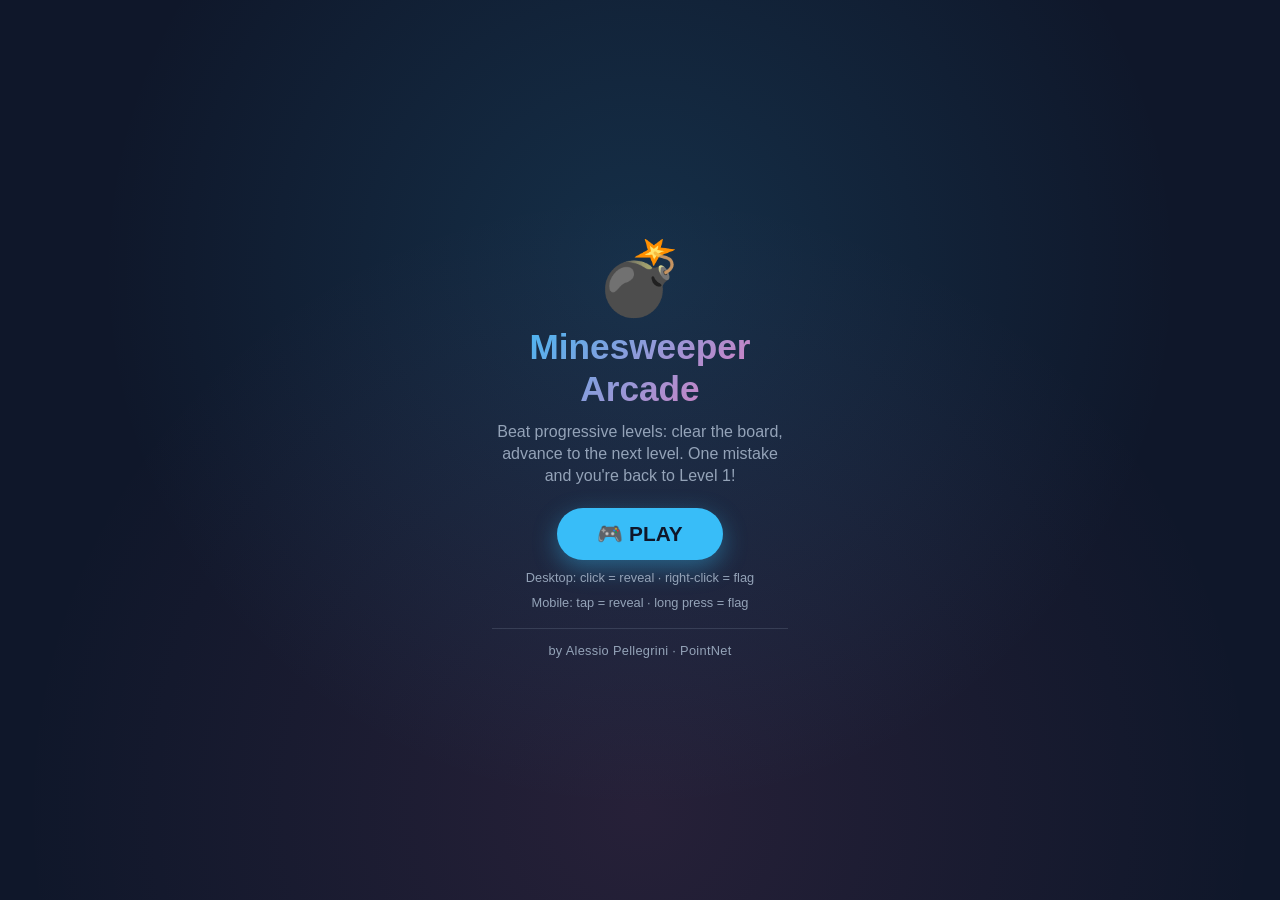
==== games/minesweeper-arcade/index.html @ f9e00e3b "v0.1.5 — i18n standard WordPress con fonte inglese, traduzione italiana completa, fix replay mineswe" ====
<!DOCTYPE html>
<html lang="en">
<head>
	<meta charset="UTF-8">
	<meta name="viewport" content="width=device-width, initial-scale=1.0">
	<title>Minesweeper Arcade</title>
	<style>
		:root {
			--bg: #0f172a;
			--bg-panel: #1e293b;
			--bg-cell: #334155;
			--bg-revealed: #475569;
			--border: #0b1220;
			--text: #e2e8f0;
			--text-dim: #94a3b8;
			--accent: #38bdf8;
			--accent-2: #f472b6;
			--danger: #ef4444;
			--success: #22c55e;
			--gold: #fbbf24;
			--num-1: #60a5fa;
			--num-2: #4ade80;
			--num-3: #f87171;
			--num-4: #c084fc;
			--num-5: #fb923c;
			--num-6: #22d3ee;
			--num-7: #e879f9;
			--num-8: #94a3b8;
		}

		* { box-sizing: border-box; margin: 0; padding: 0; }

		body {
			background: var(--bg);
			color: var(--text);
			font-family: -apple-system, BlinkMacSystemFont, 'Segoe UI', Roboto, sans-serif;
			padding: 20px;
			background-image:
				radial-gradient(circle at 20% 20%, rgba(56, 189, 248, 0.08) 0%, transparent 50%),
				radial-gradient(circle at 80% 80%, rgba(244, 114, 182, 0.08) 0%, transparent 50%);
		}

		.game-container {
			background: var(--bg-panel);
			border-radius: 16px;
			padding: 24px;
			box-shadow: 0 20px 60px rgba(0, 0, 0, 0.5);
			width: 100%;
			max-width: 100%;
			margin: 0 auto;
			box-sizing: border-box;
			user-select: none;
			-webkit-user-select: none;
		}

		.game-header { text-align: center; margin-bottom: 14px; }

		.game-title {
			font-size: 1.6rem;
			font-weight: 800;
			background: linear-gradient(135deg, var(--accent), var(--accent-2));
			-webkit-background-clip: text;
			-webkit-text-fill-color: transparent;
			background-clip: text;
			letter-spacing: -0.5px;
		}

		.game-subtitle { color: var(--text-dim); font-size: 0.85rem; margin-top: 4px; }

		/* Level progress */
		.level-bar {
			display: flex;
			justify-content: space-between;
			align-items: center;
			gap: 8px;
			flex-wrap: wrap;
			margin-bottom: 10px;
		}

		.level-chip {
			background: var(--accent);
			color: #0f172a;
			padding: 4px 14px;
			border-radius: 999px;
			font-size: 0.85rem;
			font-weight: 800;
		}

		.level-progress {
			flex: 1;
			height: 8px;
			background: var(--bg);
			border-radius: 999px;
			overflow: hidden;
			min-width: 120px;
		}

		.level-progress-fill {
			height: 100%;
			width: 0%;
			background: linear-gradient(90deg, var(--success), var(--accent));
			border-radius: 999px;
			transition: width 0.4s ease;
		}

		/* Status bar */
		.status-bar {
			display: flex;
			justify-content: space-between;
			align-items: center;
			background: var(--bg);
			border-radius: 10px;
			padding: 8px 14px;
			margin-bottom: 12px;
			font-family: 'Consolas', 'Courier New', monospace;
		}

		.status-item {
			display: flex;
			align-items: center;
			gap: 6px;
			font-size: 1rem;
			font-weight: 700;
		}

		.status-item .icon { font-size: 1.1rem; }
		.status-value { color: var(--accent); min-width: 30px; text-align: center; }
		.status-value.time-value { color: var(--text); }
		.status-value.score-value { color: var(--gold); }

		/* Board */
		.board-wrapper {
			text-align: center;
			overflow-x: auto;
			overflow-y: hidden;
			-webkit-overflow-scrolling: touch;
			padding-bottom: 4px;
			width: 100%;
			box-sizing: border-box;
		}

		.board {
			display: inline-grid;
			gap: 2px;
			background: var(--border);
			border-radius: 8px;
			padding: 4px;
			transition: transform 0.3s ease;
		}

		.board.flipping { transform: rotateX(90deg); }

		.cell {
			width: 32px;
			height: 32px;
			touch-action: manipulation;
			background: var(--bg-cell);
			border: none;
			border-radius: 4px;
			cursor: pointer;
			font-size: 0.9rem;
			font-weight: 700;
			display: flex;
			align-items: center;
			justify-content: center;
			transition: background 0.1s ease, transform 0.05s ease, box-shadow 0.15s ease;
			color: var(--text);
			font-family: inherit;
			position: relative;
			box-shadow: 0 2px 4px rgba(0, 0, 0, 0.3);
		}

		.cell:hover:not(.revealed):not(.flagged):not(.game-over) {
			background: #425a78;
			transform: scale(1.02);
		}

		.cell:active:not(.revealed) { transform: scale(0.95); }

		.cell.revealed {
			background: var(--bg-revealed);
			box-shadow: inset 0 1px 3px rgba(0, 0, 0, 0.3);
			cursor: default;
			animation: reveal-pop 0.15s ease;
		}

		.cell.flagged { background: var(--bg-cell); animation: flag-pop 0.2s ease; }
		.cell.mine-hit { background: var(--danger); animation: explode 0.4s ease; }
		.cell.mine-shown { background: var(--bg-revealed); }
		.cell.wrong-flag { background: #f87171; color: #fff; }

		.num-1 { color: var(--num-1); }
		.num-2 { color: var(--num-2); }
		.num-3 { color: var(--num-3); }
		.num-4 { color: var(--num-4); }
		.num-5 { color: var(--num-5); }
		.num-6 { color: var(--num-6); }
		.num-7 { color: var(--num-7); }
		.num-8 { color: var(--num-8); }

		@keyframes reveal-pop {
			0% { transform: scale(0.8); }
			60% { transform: scale(1.05); }
			100% { transform: scale(1); }
		}

		@keyframes flag-pop {
			0% { transform: scale(0.5) rotate(-20deg); }
			100% { transform: scale(1) rotate(0deg); }
		}

		@keyframes explode {
			0% { background: #fff; transform: scale(1.4); }
			30% { background: var(--danger); transform: scale(0.9); }
			60% { transform: scale(1.15); }
			100% { background: var(--danger); transform: scale(1); }
		}

		.particle {
			position: absolute;
			pointer-events: none;
			border-radius: 50%;
			animation: particle-fly 0.7s ease-out forwards;
			z-index: 10;
		}

		@keyframes particle-fly {
			to { transform: translate(var(--dx), var(--dy)) scale(0.3); opacity: 0; }
		}

		.overlay {
			position: fixed;
			top: 0; left: 0; right: 0; bottom: 0;
			display: none;
			align-items: center;
			justify-content: center;
			background: rgba(0, 0, 0, 0.7);
			backdrop-filter: blur(4px);
			z-index: 100;
			animation: fade-in 0.3s ease;
		}

		.overlay.show { display: flex; }

		.modal {
			background: var(--bg-panel);
			border-radius: 16px;
			padding: 32px;
			text-align: center;
			max-width: 380px;
			width: 90%;
			box-shadow: 0 20px 60px rgba(0, 0, 0, 0.5);
			animation: modal-in 0.35s cubic-bezier(0.34, 1.56, 0.64, 1);
		}

		.modal-emoji { font-size: 3.5rem; margin-bottom: 12px; animation: bounce 0.6s ease; }
		.modal-title { font-size: 1.5rem; font-weight: 800; margin-bottom: 8px; }
		.modal-score { color: var(--text-dim); font-size: 1rem; margin-bottom: 8px; }
		.modal-position { color: var(--gold); font-weight: 700; font-size: 1.05rem; margin-bottom: 20px; min-height: 24px; }
		.modal-actions { display: flex; gap: 10px; justify-content: center; flex-wrap: wrap; }

		.btn {
			padding: 10px 22px;
			border-radius: 999px;
			border: none;
			font-size: 0.95rem;
			font-weight: 700;
			cursor: pointer;
			transition: all 0.2s ease;
			font-family: inherit;
		}

		.btn-primary { background: var(--accent); color: #0f172a; }
		.btn-primary:hover { transform: translateY(-2px); box-shadow: 0 6px 16px rgba(56, 189, 248, 0.35); }
		.btn-secondary { background: var(--bg-cell); color: var(--text); }
		.btn-secondary:hover { background: #3b4c66; }

		@keyframes fade-in { from { opacity: 0; } to { opacity: 1; } }
		@keyframes modal-in { from { transform: scale(0.7) translateY(30px); opacity: 0; } to { transform: scale(1) translateY(0); opacity: 1; } }
		@keyframes bounce { 0%, 100% { transform: translateY(0); } 50% { transform: translateY(-15px); } }

		.confetti {
			position: fixed;
			width: 10px;
			height: 10px;
			pointer-events: none;
			z-index: 200;
			animation: confetti-fall 3s ease-out forwards;
		}

		@keyframes confetti-fall {
			0% { transform: translateY(-10vh) rotate(0deg); opacity: 1; }
			100% { transform: translateY(110vh) rotate(720deg); opacity: 0; }
		}

		.action-bar {
			display: flex;
			justify-content: center;
			gap: 10px;
			margin-top: 14px;
		}

		.sound-toggle {
			background: var(--bg-cell);
			color: var(--text);
			cursor: pointer;
			font-size: 0.95rem;
			font-weight: 700;
			display: flex;
			align-items: center;
			justify-content: center;
			padding: 10px 18px;
			transition: all 0.2s ease;
			font-family: inherit;
			border: none;
			border-radius: 999px;
			flex-shrink: 0;
		}

		.sound-toggle:hover { background: #3b4c66; }

		#splash {
			position: fixed;
			top: 0; left: 0; right: 0; bottom: 0;
			z-index: 900;
			background:
				radial-gradient(circle at 50% 30%, rgba(56, 189, 248, 0.15) 0%, transparent 60%),
				radial-gradient(circle at 50% 90%, rgba(244, 114, 182, 0.10) 0%, transparent 60%),
				var(--bg);
			display: flex;
			align-items: center;
			justify-content: center;
			transition: opacity 0.35s ease;
			overflow: hidden;
		}

		#splash.hidden { opacity: 0; pointer-events: none; }

		.splash-inner {
			text-align: center;
			padding: 32px;
			max-width: 360px;
			width: 90%;
			max-height: 100vh;
			box-sizing: border-box;
			display: flex;
			flex-direction: column;
			align-items: center;
			justify-content: center;
		}

		.splash-emoji { font-size: 4.5rem; margin-bottom: 12px; animation: bounce 1.2s ease infinite; line-height: 1; }

		.splash-title {
			font-size: 2.2rem;
			font-weight: 800;
			background: linear-gradient(135deg, var(--accent), var(--accent-2));
			-webkit-background-clip: text;
			-webkit-text-fill-color: transparent;
			background-clip: text;
			margin-bottom: 10px;
			line-height: 1.2;
		}

		.splash-subtitle { color: var(--text-dim); font-size: 1rem; margin-bottom: 20px; line-height: 1.4; }
		.splash-play { font-size: 1.3rem; padding: 14px 40px; box-shadow: 0 8px 24px rgba(56, 189, 248, 0.4); animation: pulse-glow 2s ease-in-out infinite; flex-shrink: 0; }
		.splash-hint { margin-top: 10px; color: var(--text-dim); font-size: 0.8rem; }
		.splash-author { margin-top: 18px; padding-top: 14px; border-top: 1px solid rgba(148, 163, 184, 0.2); color: var(--text-dim); font-size: 0.8rem; letter-spacing: 0.3px; width: 100%; }

		@keyframes pulse-glow {
			0%, 100% { box-shadow: 0 8px 24px rgba(56, 189, 248, 0.4); }
			50% { box-shadow: 0 8px 36px rgba(56, 189, 248, 0.7); }
		}

		.fs-close {
			position: fixed;
			top: 16px;
			right: 16px;
			z-index: 1000;
			width: 40px;
			height: 40px;
			border: none;
			border-radius: 10px;
			background: rgba(15, 23, 42, 0.7);
			color: #fff;
			font-size: 1.2rem;
			cursor: pointer;
			display: none;
			align-items: center;
			justify-content: center;
			transition: background 0.2s ease;
			backdrop-filter: blur(4px);
		}

		.fs-close:hover { background: rgba(239, 68, 68, 0.85); }
		body.pointnet-games-fs .fs-close { display: flex; }

		@media (max-width: 600px) {
			body { padding: 2px; }
			.game-container { padding: 4px; border-radius: 8px; }
			.game-header { margin-bottom: 6px; }
			.game-title { font-size: 1.1rem; }
			.game-subtitle { font-size: 0.7rem; margin-top: 2px; }
			.level-bar { margin-bottom: 6px; gap: 4px; }
			.level-chip { font-size: 0.7rem; padding: 2px 8px; }
			.level-progress { min-width: 60px; height: 6px; }
			.status-bar { padding: 4px 8px; margin-bottom: 6px; border-radius: 8px; }
			.status-item { font-size: 0.85rem; gap: 4px; }
			.status-item .icon { font-size: 0.95rem; }
			.status-value { min-width: 22px; }
			.board { gap: 1px; padding: 2px; border-radius: 6px; }
			.action-bar { margin-top: 6px; }
			.btn { padding: 7px 14px; font-size: 0.85rem; }

			/* Compact splash — no scrolling needed */
			.splash-inner { padding: 16px; }
			.splash-emoji { font-size: 3rem; margin-bottom: 6px; }
			.splash-title { font-size: 1.5rem !important; margin-bottom: 6px; }
			.splash-subtitle { font-size: 0.85rem; margin-bottom: 12px; }
			.splash-play { font-size: 1rem; padding: 10px 28px; }
			.splash-hint { margin-top: 6px; font-size: 0.7rem; }
			.splash-author { margin-top: 10px; padding-top: 8px; font-size: 0.7rem; }
		}

		/* Landscape: compact layout so the board fills the screen height */
		@media (orientation: landscape) and (max-height: 650px) {
			body { padding: 2px; }
			.game-container { padding: 4px; border-radius: 8px; }
			.game-header { margin-bottom: 4px; }
			.game-title { font-size: 1rem; }
			.game-subtitle { display: none; }
			.level-bar { margin-bottom: 4px; gap: 4px; }
			.level-chip { font-size: 0.7rem; padding: 2px 8px; }
			.level-progress { min-width: 50px; height: 5px; }
			.status-bar { padding: 3px 8px; margin-bottom: 4px; border-radius: 6px; }
			.status-item { font-size: 0.8rem; gap: 4px; }
			.status-item .icon { font-size: 0.85rem; }
			.status-value { min-width: 20px; }
			.board { gap: 1px; padding: 2px; border-radius: 6px; }
			.action-bar { margin-top: 4px; }
			.btn { padding: 5px 12px; font-size: 0.8rem; }

			/* Ultra-compact splash for landscape — everything on one screen */
			.splash-inner { padding: 8px; flex-direction: row; flex-wrap: wrap; gap: 4px 12px; max-width: 100%; }
			.splash-emoji { font-size: 2rem; margin-bottom: 0; }
			.splash-title { font-size: 1.3rem !important; margin-bottom: 0; }
			.splash-subtitle { font-size: 0.75rem; margin-bottom: 0; }
			.splash-play { font-size: 0.9rem; padding: 8px 20px; }
			.splash-hint { display: none; }
			.splash-author { margin-top: 0; padding-top: 0; border-top: none; font-size: 0.65rem; }
		}
	</style>
</head>
<body>

	<div id="splash">
		<div class="splash-inner">
			<div class="splash-emoji">💣</div>
			<h1 class="splash-title">Minesweeper Arcade</h1>
			<p class="splash-subtitle">Beat progressive levels: clear the board, advance to the next level. One mistake and you're back to Level 1!</p>
			<button id="splash-play" class="btn btn-primary splash-play">🎮 PLAY</button>
			<p class="splash-hint">Desktop: click = reveal · right-click = flag</p>
			<p class="splash-hint">Mobile: tap = reveal · long press = flag</p>
			<p class="splash-author">by Alessio Pellegrini · PointNet</p>
		</div>
	</div>

	<button id="fs-close" class="fs-close" title="Exit fullscreen">✕</button>

	<div class="game-container" id="game" data-game-id="" data-game-slug="minesweeper-arcade">
		<div class="game-header">
			<h1 class="game-title">💣 Minesweeper Arcade</h1>
			<p class="game-subtitle">Progressive levels · Mobile friendly</p>
		</div>

		<div class="level-bar">
			<span class="level-chip" id="level-label">Level 1</span>
			<div class="level-progress"><div class="level-progress-fill" id="level-progress"></div></div>
		</div>

		<div class="status-bar">
			<div class="status-item">
				<span class="icon">💣</span>
				<span class="status-value" id="mine-count">5</span>
			</div>
			<div class="status-item">
				<span class="icon">⏱️</span>
				<span class="status-value time-value" id="timer">0</span>
			</div>
			<div class="status-item">
				<span class="icon">🏆</span>
				<span class="status-value score-value" id="score-total">0</span>
			</div>
		</div>

		<div class="board-wrapper">
			<div class="board" id="board"></div>
		</div>

		<div class="action-bar">
			<button class="sound-toggle" id="sound-toggle" title="Toggle audio">🔊</button>
		</div>
	</div>

	<div class="overlay" id="overlay">
		<div class="modal">
			<div class="modal-emoji" id="modal-emoji">🏆</div>
			<h2 class="modal-title" id="modal-title">Level Complete!</h2>
			<p class="modal-score" id="modal-score"></p>
			<p class="modal-position" id="modal-position"></p>
			<div class="modal-actions">
				<button class="btn btn-primary" id="modal-next">▶ Next Level</button>
				<button class="btn btn-secondary" id="modal-replay" style="display:none">🔁 Replay Same Level</button>
				<button class="btn btn-secondary" id="modal-close">Cancel</button>
			</div>
		</div>
	</div>

	<script>
	(function () {
		'use strict';

		/* ============================================================
		   LEVEL CONFIGURATION
		   ============================================================ */
		var LEVELS = [
			{ rows: 7,  cols: 7,  mines: 5,  label: '1' },
			{ rows: 7,  cols: 7,  mines: 6,  label: '2' },
			{ rows: 7,  cols: 7,  mines: 7,  label: '3' },
			{ rows: 8,  cols: 7,  mines: 9,  label: '4' },
			{ rows: 8,  cols: 7,  mines: 11, label: '5' },
			{ rows: 9,  cols: 8,  mines: 13, label: '6' },
			{ rows: 9,  cols: 8,  mines: 15, label: '7' },
			{ rows: 10, cols: 9,  mines: 17, label: '8' },
			{ rows: 10, cols: 9,  mines: 20, label: '9' },
			{ rows: 11, cols: 10, mines: 23, label: '10' },
			{ rows: 11, cols: 10, mines: 26, label: '11' },
			{ rows: 12, cols: 12, mines: 30, label: '12' },
			{ rows: 12, cols: 12, mines: 35, label: '13' },
			{ rows: 14, cols: 14, mines: 42, label: '14' },
			{ rows: 14, cols: 14, mines: 50, label: '15' }
		];

		/* ============================================================
		   GAME STATE
		   ============================================================ */
		var state = {
			levelIndex: 0,
			board: [],
			revealed: 0,
			safeCells: 0,
			flags: 0,
			started: false,
			gameOver: false,
			scoreSubmitted: false,
			timerInterval: null,
			elapsed: 0,
			firstClick: true,
			snapshot: null,
			preExplosion: null,
			isReplay: false
		};

		var soundEnabled = true;
		try {
			soundEnabled = localStorage.getItem('wp_mines_arcade_sound') !== '0';
		} catch (e) {}

		/* ============================================================
		   DOM REFERENCES
		   ============================================================ */
		var boardEl = document.getElementById('board');
		var boardWrapperEl = document.querySelector('.board-wrapper');
		var mineCountEl = document.getElementById('mine-count');
		var timerEl = document.getElementById('timer');
		var scoreTotalEl = document.getElementById('score-total');
		var levelLabelEl = document.getElementById('level-label');
		var levelProgressEl = document.getElementById('level-progress');
		var overlayEl = document.getElementById('overlay');
		var modalEmoji = document.getElementById('modal-emoji');
		var modalTitle = document.getElementById('modal-title');
		var modalScore = document.getElementById('modal-score');
		var modalPosition = document.getElementById('modal-position');
		var soundToggle = document.getElementById('sound-toggle');

		var totalScore = 0;

		/* ============================================================
		   PROCEDURAL AUDIO
		   ============================================================ */
		var AudioFX = (function () {
			var ctx = null;
			var musicTimer = null;
			var musicPlaying = false;

			function getCtx() {
				if (!ctx) {
					var AC = window.AudioContext || window.webkitAudioContext;
					if (AC) ctx = new AC();
				}
				return ctx;
			}

			function playTone(freq, duration, type, volume, slideTo) {
				if (!soundEnabled) return;
				var ac = getCtx();
				if (!ac) return;
				var osc = ac.createOscillator();
				var gain = ac.createGain();
				osc.type = type || 'sine';
				osc.frequency.setValueAtTime(freq, ac.currentTime);
				if (slideTo) osc.frequency.exponentialRampToValueAtTime(slideTo, ac.currentTime + duration);
				gain.gain.setValueAtTime(volume || 0.2, ac.currentTime);
				gain.gain.exponentialRampToValueAtTime(0.001, ac.currentTime + duration);
				osc.connect(gain);
				gain.connect(ac.destination);
				osc.start(ac.currentTime);
				osc.stop(ac.currentTime + duration);
			}

			function playNoise(duration, volume, filterFreq) {
				if (!soundEnabled) return;
				var ac = getCtx();
				if (!ac) return;
				var bufferSize = ac.sampleRate * duration;
				var buffer = ac.createBuffer(1, bufferSize, ac.sampleRate);
				var data = buffer.getChannelData(0);
				for (var i = 0; i < bufferSize; i++) data[i] = Math.random() * 2 - 1;
				var noise = ac.createBufferSource();
				noise.buffer = buffer;
				var filter = ac.createBiquadFilter();
				filter.type = 'lowpass';
				filter.frequency.value = filterFreq || 1000;
				var gain = ac.createGain();
				gain.gain.setValueAtTime(volume || 0.3, ac.currentTime);
				gain.gain.exponentialRampToValueAtTime(0.001, ac.currentTime + duration);
				noise.connect(filter);
				filter.connect(gain);
				gain.connect(ac.destination);
				noise.start(ac.currentTime);
			}

			return {
				click: function () { playTone(600, 0.08, 'sine', 0.15); },
				reveal: function () { playTone(400, 0.12, 'triangle', 0.2); },
				revealNumber: function (count) { playTone(300 + count * 50, 0.15, 'triangle', 0.18); },
				flag: function () { playTone(900, 0.08, 'square', 0.12); playTone(1200, 0.05, 'square', 0.08); },
				unflag: function () { playTone(1200, 0.06, 'square', 0.1); playTone(800, 0.08, 'square', 0.08); },
				explosion: function () { playNoise(0.5, 0.4, 400); playTone(80, 0.5, 'sawtooth', 0.3, 30); },
				levelUp: function () {
					var notes = [523, 659, 784, 1047];
					notes.forEach(function (freq, i) {
						setTimeout(function () { playTone(freq, 0.25, 'triangle', 0.25); }, i * 120);
					});
				},
				win: function () {
					var notes = [523, 659, 784, 1047, 1319, 1568];
					notes.forEach(function (freq, i) {
						setTimeout(function () { playTone(freq, 0.28, 'triangle', 0.25); }, i * 110);
					});
				},
				lose: function () {
					var notes = [500, 400, 300, 200];
					notes.forEach(function (freq, i) {
						setTimeout(function () { playTone(freq, 0.2, 'sawtooth', 0.15); }, i * 180);
					});
				},
				startMusic: function () {
					if (musicPlaying || !soundEnabled) return;
					musicPlaying = true;
					var bassNotes = [110, 130.81, 146.83, 110, 98, 110, 130.81, 146.83];
					var melodyNotes = [440, 523.25, 659.25, 783.99, 440, 523.25, 783.99, 659.25];
					var idx = 0;
					musicTimer = setInterval(function () {
						if (!soundEnabled) return;
						playTone(bassNotes[idx % bassNotes.length], 0.4, 'sine', 0.08);
						playTone(melodyNotes[idx % melodyNotes.length], 0.18, 'triangle', 0.06, melodyNotes[idx % melodyNotes.length] * 1.5);
						idx++;
					}, 480);
				},
				stopMusic: function () {
					musicPlaying = false;
					if (musicTimer) { clearInterval(musicTimer); musicTimer = null; }
				}
			};
		})();

		/* ============================================================
		   UTILITIES
		   ============================================================ */
		function shuffle(array) {
			for (var i = array.length - 1; i > 0; i--) {
				var j = Math.floor(Math.random() * (i + 1));
				var temp = array[i]; array[i] = array[j]; array[j] = temp;
			}
			return array;
		}

		function getNeighbors(r, c, rows, cols) {
			var neighbors = [];
			for (var dr = -1; dr <= 1; dr++) {
				for (var dc = -1; dc <= 1; dc++) {
					if (dr === 0 && dc === 0) continue;
					var nr = r + dr, nc = c + dc;
					if (nr >= 0 && nr < rows && nc >= 0 && nc < cols) neighbors.push({ r: nr, c: nc });
				}
			}
			return neighbors;
		}

		function particleBurst(x, y, colors, count) {
			for (var i = 0; i < count; i++) {
				var particle = document.createElement('div');
				particle.className = 'particle';
				var size = 4 + Math.random() * 6;
				particle.style.width = size + 'px';
				particle.style.height = size + 'px';
				particle.style.background = colors[Math.floor(Math.random() * colors.length)];
				particle.style.left = x + 'px';
				particle.style.top = y + 'px';
				var angle = Math.random() * Math.PI * 2;
				var dist = 30 + Math.random() * 60;
				particle.style.setProperty('--dx', Math.cos(angle) * dist + 'px');
				particle.style.setProperty('--dy', Math.sin(angle) * dist + 'px');
				document.body.appendChild(particle);
				setTimeout(function (p) { p.remove(); }, 700, particle);
			}
		}

		function launchConfetti() {
			var colors = ['#38bdf8', '#f472b6', '#fbbf24', '#4ade80', '#a78bfa', '#fb923c'];
			for (var i = 0; i < 100; i++) {
				setTimeout(function () {
					var conf = document.createElement('div');
					conf.className = 'confetti';
					conf.style.left = Math.random() * 100 + 'vw';
					conf.style.background = colors[Math.floor(Math.random() * colors.length)];
					conf.style.animationDelay = (Math.random() * 0.5) + 's';
					conf.style.transform = 'rotate(' + Math.random() * 360 + 'deg)';
					document.body.appendChild(conf);
					setTimeout(function (c) { c.remove(); }, 3500, conf);
				}, Math.random() * 500);
			}
		}

		/* ============================================================
		   GAME LOGIC
		   ============================================================ */
		function getLevel() {
			return LEVELS[Math.min(state.levelIndex, LEVELS.length - 1)];
		}

		function initBoard(rows, cols) {
			state.board = [];
			for (var r = 0; r < rows; r++) {
				state.board[r] = [];
				for (var c = 0; c < cols; c++) {
					state.board[r][c] = { mine: false, revealed: false, flagged: false, count: 0 };
				}
			}
		}

		function placeMines(rows, cols, mines, safeR, safeC) {
			var safe = {};
			safe[safeR + ',' + safeC] = true;
			getNeighbors(safeR, safeC, rows, cols).forEach(function (n) {
				safe[n.r + ',' + n.c] = true;
			});

			var positions = [];
			for (var r = 0; r < rows; r++) {
				for (var c = 0; c < cols; c++) {
					if (!safe[r + ',' + c]) positions.push({ r: r, c: c });
				}
			}

			shuffle(positions);
			for (var i = 0; i < mines && i < positions.length; i++) {
				var pos = positions[i];
				state.board[pos.r][pos.c].mine = true;
			}

			for (var r2 = 0; r2 < rows; r2++) {
				for (var c2 = 0; c2 < cols; c2++) {
					if (state.board[r2][c2].mine) continue;
					var count = 0;
					getNeighbors(r2, c2, rows, cols).forEach(function (n) {
						if (state.board[n.r][n.c].mine) count++;
					});
					state.board[r2][c2].count = count;
				}
			}
		}

		function getCellSize(level) {
			// Read the actual available width from the board wrapper,
			// falling back to the window width minus body/container padding.
			var available = boardWrapperEl ? boardWrapperEl.clientWidth : window.innerWidth - 8;

			// Read actual padding/gap from the computed board style
			// (media queries change these between mobile and desktop).
			var boardStyle = window.getComputedStyle(boardEl);
			var padLeft = parseFloat(boardStyle.paddingLeft) || 0;
			var padRight = parseFloat(boardStyle.paddingRight) || 0;
			var gap = parseFloat(boardStyle.columnGap) || 2;

			var totalGaps = (level.cols - 1) * gap;
			var maxBoardWidth = Math.max(50, available - padLeft - padRight - totalGaps);

			// Orientation-aware size limits:
			// portrait → up to 52px, landscape → up to 64px.
			var isLandscape = window.matchMedia('(orientation: landscape)').matches;
			var maxCell = isLandscape ? 64 : 52;

			var cellSize = Math.floor(maxBoardWidth / level.cols);
			cellSize = Math.max(26, Math.min(maxCell, cellSize));

			return cellSize;
		}

		function renderBoard() {
			var level = getLevel();
			boardEl.innerHTML = '';

			// Dynamic cell size: fills available width, orientation-aware.
			var cellSize = getCellSize(level);

			boardEl.style.gridTemplateColumns = 'repeat(' + level.cols + ', ' + cellSize + 'px)';

			for (var r = 0; r < level.rows; r++) {
				for (var c = 0; c < level.cols; c++) {
					var cellEl = document.createElement('button');
					cellEl.className = 'cell';
					cellEl.style.width = cellSize + 'px';
					cellEl.style.height = cellSize + 'px';
					cellEl.dataset.r = r;
					cellEl.dataset.c = c;

					cellEl.addEventListener('click', function () {
						var r = parseInt(this.dataset.r, 10);
						var c = parseInt(this.dataset.c, 10);
						handleReveal(r, c);
					});

					cellEl.addEventListener('contextmenu', function (e) {
						e.preventDefault();
						var r = parseInt(this.dataset.r, 10);
						var c = parseInt(this.dataset.c, 10);
						handleFlag(r, c);
					});

					cellEl.addEventListener('touchstart', function (e) {
						var el = this;
						var r = parseInt(el.dataset.r, 10);
						var c = parseInt(el.dataset.c, 10);
						el._longPressTimer = setTimeout(function () {
							el._longPressFired = true;
							handleFlag(r, c);
							navigator.vibrate && navigator.vibrate(30);
						}, 500);
					});

					cellEl.addEventListener('touchend', function () {
						var el = this;
						clearTimeout(el._longPressTimer);
						el.addEventListener('click', function preventAfterLongPress(ev) {
							if (el._longPressFired) {
								ev.preventDefault();
								ev.stopImmediatePropagation();
								el._longPressFired = false;
							}
							el.removeEventListener('click', preventAfterLongPress);
						});
					});

					cellEl.addEventListener('touchmove', function () {
						clearTimeout(this._longPressTimer);
						this._longPressFired = false;
					});

					boardEl.appendChild(cellEl);
				}
			}

			updateBoardDisplay();
		}

		function updateBoardDisplay() {
			var level = getLevel();
			var cells = boardEl.querySelectorAll('.cell');

			cells.forEach(function (cellEl) {
				var r = parseInt(cellEl.dataset.r, 10);
				var c = parseInt(cellEl.dataset.c, 10);
				var cell = state.board[r][c];

				cellEl.className = 'cell';
				cellEl.textContent = '';
				cellEl.style.pointerEvents = state.gameOver ? 'none' : '';

				if (cell.flagged) {
					cellEl.classList.add('flagged');
					cellEl.textContent = '🚩';
				} else if (cell.revealed) {
					cellEl.classList.add('revealed');
					if (cell.mine) {
						cellEl.textContent = '💣';
					} else if (cell.count > 0) {
						cellEl.textContent = cell.count;
						cellEl.classList.add('num-' + cell.count);
					}
				}
			});

			mineCountEl.textContent = Math.max(0, level.mines - state.flags);
		}

		function handleReveal(r, c) {
			if (state.gameOver) return;

			var cell = state.board[r][c];
			if (cell.revealed || cell.flagged) return;

			AudioFX.click();

			if (state.firstClick) {
				state.firstClick = false;
				var level = getLevel();
				placeMines(level.rows, level.cols, level.mines, r, c);
				state.safeCells = level.rows * level.cols - level.mines;
				// Save the board so "Replay Same Level" can restore
				// the exact same mine layout after a game over.
				state.snapshot = JSON.stringify(state.board);
				startTimer();
			}

			// Save the pre-move state so "Replay Same Level" can restore
			// the board exactly as it was just before the fatal move.
			var preMove = {
				board: JSON.stringify(state.board),
				revealed: state.revealed,
				flags: state.flags,
				elapsed: state.elapsed
			};

			if (cell.mine) {
				revealMine(r, c, preMove);
				return;
			}

			floodReveal(r, c);

			if (state.revealed >= state.safeCells) {
				levelComplete();
			}
		}

		function floodReveal(r, c) {
			var level = getLevel();
			var queue = [{ r: r, c: c }];
			var revealedCount = 0;

			while (queue.length) {
				var pos = queue.shift();
				var cell = state.board[pos.r][pos.c];
				if (cell.revealed || cell.flagged || cell.mine) continue;

				cell.revealed = true;
				revealedCount++;

				if (cell.count === 0) {
					getNeighbors(pos.r, pos.c, level.rows, level.cols).forEach(function (n) {
						var nCell = state.board[n.r][n.c];
						if (!nCell.revealed && !nCell.flagged && !nCell.mine) queue.push(n);
					});
				}
			}

			state.revealed += revealedCount;
			if (revealedCount > 1) {
				AudioFX.reveal();
			} else {
				AudioFX.revealNumber(state.board[r][c].count);
			}

			var cells = boardEl.querySelectorAll('.cell.revealed');
			cells.forEach(function (cellEl, idx) {
				if (idx > state.revealed - revealedCount) {
					cellEl.style.animation = 'none';
					void cellEl.offsetHeight;
					cellEl.style.animation = 'reveal-pop 0.15s ease ' + (idx % 5) * 0.03 + 's';
				}
			});

			updateBoardDisplay();
		}

		function handleFlag(r, c) {
			if (state.gameOver) return;
			var cell = state.board[r][c];
			if (cell.revealed) return;

			if (cell.flagged) {
				cell.flagged = false;
				state.flags--;
				AudioFX.unflag();
			} else {
				cell.flagged = true;
				state.flags++;
				AudioFX.flag();
				var cellEl = boardEl.querySelector('[data-r="' + r + '"][data-c="' + c + '"]');
				if (cellEl) {
					var rect = cellEl.getBoundingClientRect();
					particleBurst(rect.left + rect.width / 2, rect.top + rect.height / 2, ['#fbbf24', '#f472b6'], 8);
				}
			}

			updateBoardDisplay();
		}

		function revealMine(r, c, preMove) {
			state.gameOver = true;
			state.started = false;
			stopTimer();
			AudioFX.explosion();
			AudioFX.lose();

			// Store the pre-move snapshot for practice replay.
			if (preMove) {
				state.preExplosion = preMove;
			}

			var level = getLevel();

			for (var row = 0; row < level.rows; row++) {
				for (var col = 0; col < level.cols; col++) {
					var cell = state.board[row][col];
					if (cell.mine) cell.revealed = true;
				}
			}

			updateBoardDisplay();

			var bombPositions = [];
			for (var row2 = 0; row2 < level.rows; row2++) {
				for (var col2 = 0; col2 < level.cols; col2++) {
					if (state.board[row2][col2].mine) bombPositions.push({ r: row2, c: col2 });
				}
			}

			bombPositions.forEach(function (pos) {
				var cellEl = boardEl.querySelector('[data-r="' + pos.r + '"][data-c="' + pos.c + '"]');
				if (cellEl) cellEl.classList.add('mine-shown');
			});

			var hitCell = boardEl.querySelector('[data-r="' + r + '"][data-c="' + c + '"]');
			if (hitCell) {
				hitCell.classList.add('mine-hit');
				var rect = hitCell.getBoundingClientRect();
				particleBurst(rect.left + rect.width / 2, rect.top + rect.height / 2, ['#ef4444', '#fb923c', '#fbbf24'], 24);
			}

			for (var r2 = 0; r2 < level.rows; r2++) {
				for (var c2 = 0; c2 < level.cols; c2++) {
					if (state.board[r2][c2].flagged && !state.board[r2][c2].mine) {
						var wrongEl = boardEl.querySelector('[data-r="' + r2 + '"][data-c="' + c2 + '"]');
						if (wrongEl) { wrongEl.classList.add('wrong-flag'); wrongEl.textContent = '❌'; }
					}
				}
			}

			boardEl.classList.add('game-over');

			// Game over: submit accumulated score, restart from level 1.
			setTimeout(function () {
				showGameOver();
			}, 700);
		}

		function levelComplete() {
			state.gameOver = true;
			stopTimer();
			AudioFX.levelUp();

			var level = getLevel();
			var levelNum = Math.min(state.levelIndex + 1, LEVELS.length);

			// Level score: safe cells * 10, less time penalty, scaled by level multiplier.
			var safeCells = state.safeCells;
			var levelScore = Math.max(10, (safeCells * 10 - state.elapsed * 5) * (1 + state.levelIndex * 0.2));
			levelScore = Math.round(levelScore);

			totalScore += levelScore;
			scoreTotalEl.textContent = totalScore;

			// Flag remaining mines visually.
			for (var r = 0; r < level.rows; r++) {
				for (var c = 0; c < level.cols; c++) {
					if (state.board[r][c].mine && !state.board[r][c].flagged) {
						state.board[r][c].flagged = true;
						state.flags++;
					}
				}
			}
			updateBoardDisplay();
			launchConfetti();

			// Level progress bar (percentage scales with total level count).
			var pctPerLevel = 100 / LEVELS.length;
			levelProgressEl.style.width = Math.min(100, (state.levelIndex + 1) * pctPerLevel) + '%';

			var isLastLevel = state.levelIndex >= LEVELS.length - 1;
			showLevelComplete(levelScore, levelNum, isLastLevel);
		}

		function showLevelComplete(levelScore, levelNum, isLastLevel) {
			// Practice/replay mode: completing the level in a replay does not
			// award points and does not unlock the next level — the arcade
			// progression is only approved from a regular game run.
			if (state.isReplay) {
				modalEmoji.textContent = '🏆';
				modalTitle.textContent = 'Practice Complete!';
				modalScore.textContent = 'No points awarded (practice mode).';
				modalPosition.textContent = '';
				document.getElementById('modal-replay').style.display = 'none';

				var replayNextBtn = document.getElementById('modal-next');
				replayNextBtn.textContent = '🔄 Back to Game';
				replayNextBtn.onclick = function () {
					overlayEl.classList.remove('show');
					totalScore = 0;
					scoreTotalEl.textContent = '0';
					startAtLevel(0);
				};

				overlayEl.classList.add('show');
				return;
			}

			modalEmoji.textContent = '🏆';
			modalTitle.textContent = isLastLevel ? '🎉 Max Level!' : 'Level ' + levelNum + ' Complete!';
			modalScore.textContent = 'Level: +' + levelScore + ' · Total: ' + totalScore;
			modalPosition.textContent = '';
			document.getElementById('modal-replay').style.display = 'none';

			var nextBtn = document.getElementById('modal-next');
			if (isLastLevel) {
				nextBtn.textContent = '🔁 Restart';
				nextBtn.onclick = function () {
					// Full run completed: submit final score and reset.
					submitFinalScore(levelNum);
					overlayEl.classList.remove('show');
					totalScore = 0;
					scoreTotalEl.textContent = '0';
					startAtLevel(0);
				};
			} else {
				nextBtn.textContent = '▶ Next Level';
				nextBtn.onclick = function () {
					overlayEl.classList.remove('show');
					startAtLevel(state.levelIndex + 1);
				};
			}

			overlayEl.classList.add('show');
		}

		function showGameOver() {
			modalEmoji.textContent = '💥';
			modalTitle.textContent = 'BOOM!';
			modalScore.textContent = 'Total score: ' + totalScore;
			modalPosition.textContent = '';

			submitFinalScore(Math.min(state.levelIndex + 1, LEVELS.length));

			var nextBtn = document.getElementById('modal-next');
			nextBtn.textContent = '🔄 Restart Game';
			nextBtn.onclick = function () {
				overlayEl.classList.remove('show');
				totalScore = 0;
				scoreTotalEl.textContent = '0';
				startAtLevel(0);
			};

			// Practice replay: same board and mine layout, no score and no leaderboard.
			var replayBtn = document.getElementById('modal-replay');
			replayBtn.style.display = '';
			replayBtn.onclick = function () {
				overlayEl.classList.remove('show');
				replaySameBoard();
			};

			var closeBtn = document.getElementById('modal-close');
			closeBtn.style.display = '';

			overlayEl.classList.add('show');
		}

		function submitFinalScore(levelReached) {
			if (typeof window.pointnetGamesAPI === 'undefined' || state.scoreSubmitted) return;
			state.scoreSubmitted = true;

			// Don't submit 0 or tiny scores — only meaningful attempts.
			if (totalScore < 50) return;

			var meta = {
				difficulty: 'arcade',
				label: 'Arcade',
				level_reached: levelReached,
				time_seconds: state.elapsed
			};

			try {
				var result = window.pointnetGamesAPI.submitScore(totalScore, meta);
				if (result && typeof result.then === 'function') {
					result.then(function (response) {
						if (response && response.position) {
							modalPosition.textContent = '🏅 Position ' + response.position + ' on the leaderboard!';
						}
					}).catch(function () {});
				}
			} catch (err) {
				// Ignore — score display already shown.
			}
		}

		/* ============================================================
		   TIMER
		   ============================================================ */
		function startTimer() {
			if (state.timerInterval) return;
			state.started = true;
			state.elapsed = 0;
			timerEl.textContent = '0';

			state.timerInterval = setInterval(function () {
				state.elapsed++;
				timerEl.textContent = state.elapsed;
			}, 1000);

			AudioFX.startMusic();
		}

		function stopTimer() {
			if (state.timerInterval) {
				clearInterval(state.timerInterval);
				state.timerInterval = null;
			}
			AudioFX.stopMusic();
		}

		/* ============================================================
		   CONTROLS
		   ============================================================ */
		function startAtLevel(index) {
			state.levelIndex = index;
			state.revealed = 0;
			state.flags = 0;
			state.firstClick = true;
			state.gameOver = false;
			state.scoreSubmitted = false;
			state.started = false;
			state.snapshot = null;
			state.preExplosion = null;
			state.isReplay = false;
			stopTimer();
			state.elapsed = 0;
			timerEl.textContent = '0';

			var level = getLevel();

			levelLabelEl.textContent = 'Level ' + level.label;
			var pctPerLevel = 100 / LEVELS.length;
			levelProgressEl.style.width = Math.min(100, (state.levelIndex + 1) * pctPerLevel) + '%';

			initBoard(level.rows, level.cols);
			renderBoard();
			mineCountEl.textContent = level.mines;

			boardEl.classList.add('flipping');
			setTimeout(function () {
				boardEl.classList.remove('flipping');
			}, 300);

			overlayEl.classList.remove('show');

			// Restore fullscreen after a restart when the game was already
			// started (splash hidden), so restarts and level-ups
			// return to the immersive mode instead of staying inline.
			if (splashEl.classList.contains('hidden')) {
				requestGameFullscreen();
			}
		}

		function startNewRun() {
			totalScore = 0;
			scoreTotalEl.textContent = '0';
			startAtLevel(0);
		}

		function replaySameBoard() {
			var level = getLevel();
			var saved = state.preExplosion;

			// Safety fallback: no saved state (e.g. fresh run) → normal restart.
			if (!saved) {
				startAtLevel(state.levelIndex);
				return;
			}

			totalScore = 0;
			scoreTotalEl.textContent = '0';

			state.firstClick = false; // Mines are already placed from the saved board.
			state.gameOver = false;
			state.scoreSubmitted = false;
			state.started = true;
			state.isReplay = true;

			// Restore the exact pre-move state: same mines, same counts,
			// same revealed cells, same flags, same elapsed time.
			state.board = JSON.parse(saved.board);
			state.revealed = saved.revealed;
			state.flags = saved.flags;
			state.elapsed = saved.elapsed;
			state.safeCells = level.rows * level.cols - level.mines;

			// Resume the timer from the saved elapsed value.
			stopTimer();
			startTimer();
			state.elapsed = saved.elapsed;
			timerEl.textContent = state.elapsed;

			renderBoard();
			mineCountEl.textContent = Math.max(0, level.mines - state.flags);

			boardEl.classList.add('flipping');
			setTimeout(function () {
				boardEl.classList.remove('flipping');
			}, 300);

			overlayEl.classList.remove('show');

			if (splashEl.classList.contains('hidden')) {
				requestGameFullscreen();
			}
		}

		/* ============================================================
		   EVENT LISTENERS
		   ============================================================ */
		document.getElementById('modal-close').addEventListener('click', function () {
			overlayEl.classList.remove('show');
		});

		soundToggle.addEventListener('click', function () {
			soundEnabled = !soundEnabled;
			this.textContent = soundEnabled ? '🔊' : '🔇';
			try {
				localStorage.setItem('wp_mines_arcade_sound', soundEnabled ? '1' : '0');
			} catch (e) {}
		});

		document.addEventListener('keydown', function (e) {
			if (e.key === 'm' || e.key === 'M') {
				soundEnabled = !soundEnabled;
				soundToggle.textContent = soundEnabled ? '🔊' : '🔇';
			}
		});

		/* ============================================================
		   FULLSCREEN / SPLASH
		   ============================================================ */
		var splashEl = document.getElementById('splash');
		var splashPlayBtn = document.getElementById('splash-play');
		var fsCloseBtn = document.getElementById('fs-close');

		function requestGameFullscreen() {
			var inIframe = window.parent !== window;
			if (inIframe) {
				window.parent.postMessage({ type: 'pointnet-games:fullscreen-request' }, '*');
			} else {
				document.body.classList.add('pointnet-games-fs');
				fsCloseBtn.style.display = 'flex';
			}
		}

		function exitGameFullscreen() {
			var inIframe = window.parent !== window;
			if (inIframe) {
				window.parent.postMessage({ type: 'pointnet-games:fullscreen-exit' }, '*');
			} else {
				document.body.classList.remove('pointnet-games-fs');
				fsCloseBtn.style.display = 'none';
			}
		}

		splashPlayBtn.addEventListener('click', function () {
			splashEl.classList.add('hidden');
			startNewRun();
			requestGameFullscreen();
		});

		// External start message from the parent page "PLAY" button.
		window.addEventListener('message', function (event) {
			var msg = event.data;
			if (!msg || typeof msg !== 'object' || msg.type !== 'pointnet-games:start') {
				return;
			}
			splashEl.classList.add('hidden');
			startNewRun();
			requestGameFullscreen();
		});

		fsCloseBtn.addEventListener('click', function () {
			exitGameFullscreen();
		});

		/* ============================================================
		   WP GAMES INTEGRATION
		   ============================================================ */
		function initWPGamesBridge() {
			var params = new URLSearchParams(window.location.search);

			if (params.get('pointnet_game_id')) {
				var gameId = params.get('pointnet_game_id');

				if (typeof window.pointnetGamesAPI !== 'undefined') {
					window.pointnetGamesAPI._setGameId(parseInt(gameId, 10) || 0);
				} else {
					window.parent.postMessage({ type: 'pointnet-games:init' }, '*');
				}
			}

			window.addEventListener('message', function (event) {
				var msg = event.data;
				if (!msg || typeof msg !== 'object' || !msg.type) return;

				if (msg.type === 'pointnet-games:init-confirm') {
					window.__wpGamesState = window.__wpGamesState || {};
					window.__wpGamesState.gameId = msg.data.gameId;
					window.__wpGamesState.nickname = msg.data.nickname;
					window.__wpGamesState.loggedIn = msg.data.loggedIn;
				}
			});
		}

		function wirePostMessageAPI() {
			if (typeof window.pointnetGamesAPI !== 'undefined') return;

			window.pointnetGamesAPI = {
				_currentGameId: parseInt(new URLSearchParams(window.location.search).get('pointnet_game_id'), 10) || 0,

				submitScore: function (score, meta, callback) {
					return new Promise(function (resolve, reject) {
						window.parent.postMessage({
							type: 'pointnet-games:submit-score',
							data: { score: score, meta: meta }
						}, '*');

						var responseHandler = function (event) {
							var msg = event.data;
							if (msg && msg.type === 'pointnet-games:score-submitted') {
								window.removeEventListener('message', responseHandler);
								resolve(msg.data);
								if (typeof callback === 'function') callback(msg.data);
							}
							if (msg && msg.type === 'pointnet-games:score-error') {
								window.removeEventListener('message', responseHandler);
								reject(new Error((msg.data && msg.data.message) || 'Score submission failed'));
							}
						};
						window.addEventListener('message', responseHandler);
					});
				},

				getLeaderboard: function (limit, callback, difficulty) {
					return new Promise(function (resolve) {
						window.parent.postMessage({
							type: 'pointnet-games:get-leaderboard',
							data: { limit: limit || 10, difficulty: difficulty || '' }
						}, '*');

						var responseHandler = function (event) {
							var msg = event.data;
							if (msg && msg.type === 'pointnet-games:leaderboard') {
								window.removeEventListener('message', responseHandler);
								resolve(msg.data);
								if (typeof callback === 'function') callback(msg.data);
							}
						};
						window.addEventListener('message', responseHandler);
					});
				},

				getNickname: function () {
					return window.__wpGamesState ? window.__wpGamesState.nickname || '' : '';
				},

				isUserLoggedIn: function () {
					return !!(window.__wpGamesState && window.__wpGamesState.loggedIn);
				}
			};
		}

		/* ============================================================
		   RESIZE / ORIENTATION HANDLING
		   ============================================================ */
		var resizeTimer = null;
		window.addEventListener('resize', function () {
			clearTimeout(resizeTimer);
			resizeTimer = setTimeout(function () {
				// Re-render only if the cell size would change.
				var level = getLevel();
				var newSize = getCellSize(level);
				var currentCells = boardEl.querySelectorAll('.cell');
				if (currentCells.length && currentCells[0].offsetWidth !== newSize) {
					renderBoard();
					updateBoardDisplay();
				}
			}, 150);
		});

		if (window.matchMedia) {
			var mql = window.matchMedia('(orientation: landscape)');
			var handleOrientationChange = function () {
				var level = getLevel();
				var newSize = getCellSize(level);
				var currentCells = boardEl.querySelectorAll('.cell');
				if (currentCells.length && currentCells[0].offsetWidth !== newSize) {
					renderBoard();
					updateBoardDisplay();
				}
			};
			if (mql.addEventListener) {
				mql.addEventListener('change', handleOrientationChange);
			} else if (mql.addListener) {
				mql.addListener(handleOrientationChange);
			}
		}

		/* ============================================================
		   INIT
		   ============================================================ */
		startNewRun();
		initWPGamesBridge();
		wirePostMessageAPI();
	})();
	</script>
</body>
</html>
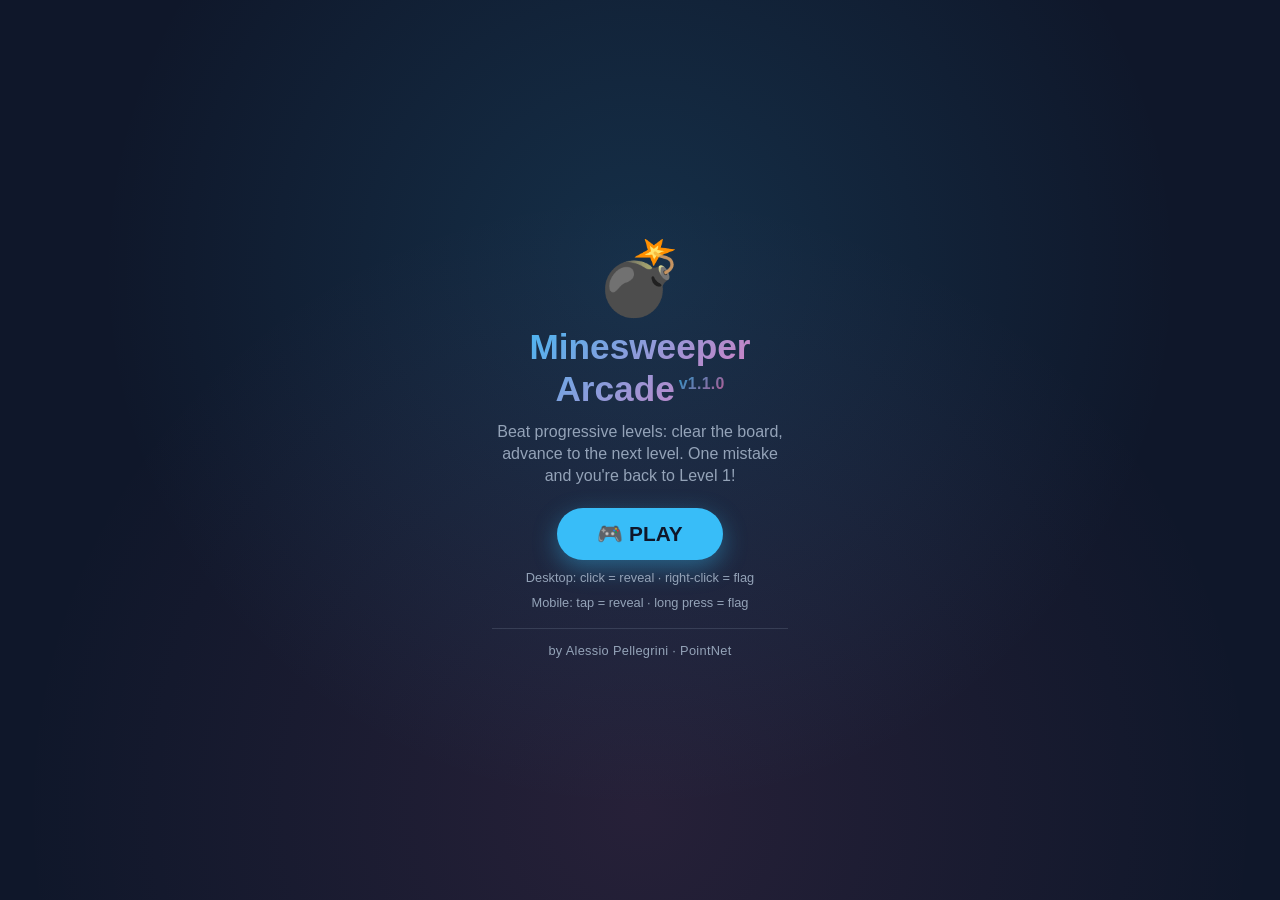
==== commit 65dc8c6c: "Splash screen, version badges, crisp iframe rendering, admin version column - Mahjong 0.4.1: splash " ====
--- a/games/minesweeper-arcade/index.html
+++ b/games/minesweeper-arcade/index.html
@@ -362,6 +362,19 @@
 			line-height: 1.2;
 		}
 
+		.splash-version {
+			font-size: 0.45em;
+			font-weight: 700;
+			vertical-align: super;
+			margin-left: 4px;
+			opacity: 0.7;
+			background: linear-gradient(135deg, var(--accent), var(--accent-2));
+			-webkit-background-clip: text;
+			-webkit-text-fill-color: transparent;
+			background-clip: text;
+			letter-spacing: 0.3px;
+		}
+
 		.splash-subtitle { color: var(--text-dim); font-size: 1rem; margin-bottom: 20px; line-height: 1.4; }
 		.splash-play { font-size: 1.3rem; padding: 14px 40px; box-shadow: 0 8px 24px rgba(56, 189, 248, 0.4); animation: pulse-glow 2s ease-in-out infinite; flex-shrink: 0; }
 		.splash-hint { margin-top: 10px; color: var(--text-dim); font-size: 0.8rem; }
@@ -456,7 +469,7 @@
 	<div id="splash">
 		<div class="splash-inner">
 			<div class="splash-emoji">💣</div>
-			<h1 class="splash-title">Minesweeper Arcade</h1>
+			<h1 class="splash-title">Minesweeper Arcade<sup class="splash-version">v1.1.0</sup></h1>
 			<p class="splash-subtitle">Beat progressive levels: clear the board, advance to the next level. One mistake and you're back to Level 1!</p>
 			<button id="splash-play" class="btn btn-primary splash-play">🎮 PLAY</button>
 			<p class="splash-hint">Desktop: click = reveal · right-click = flag</p>
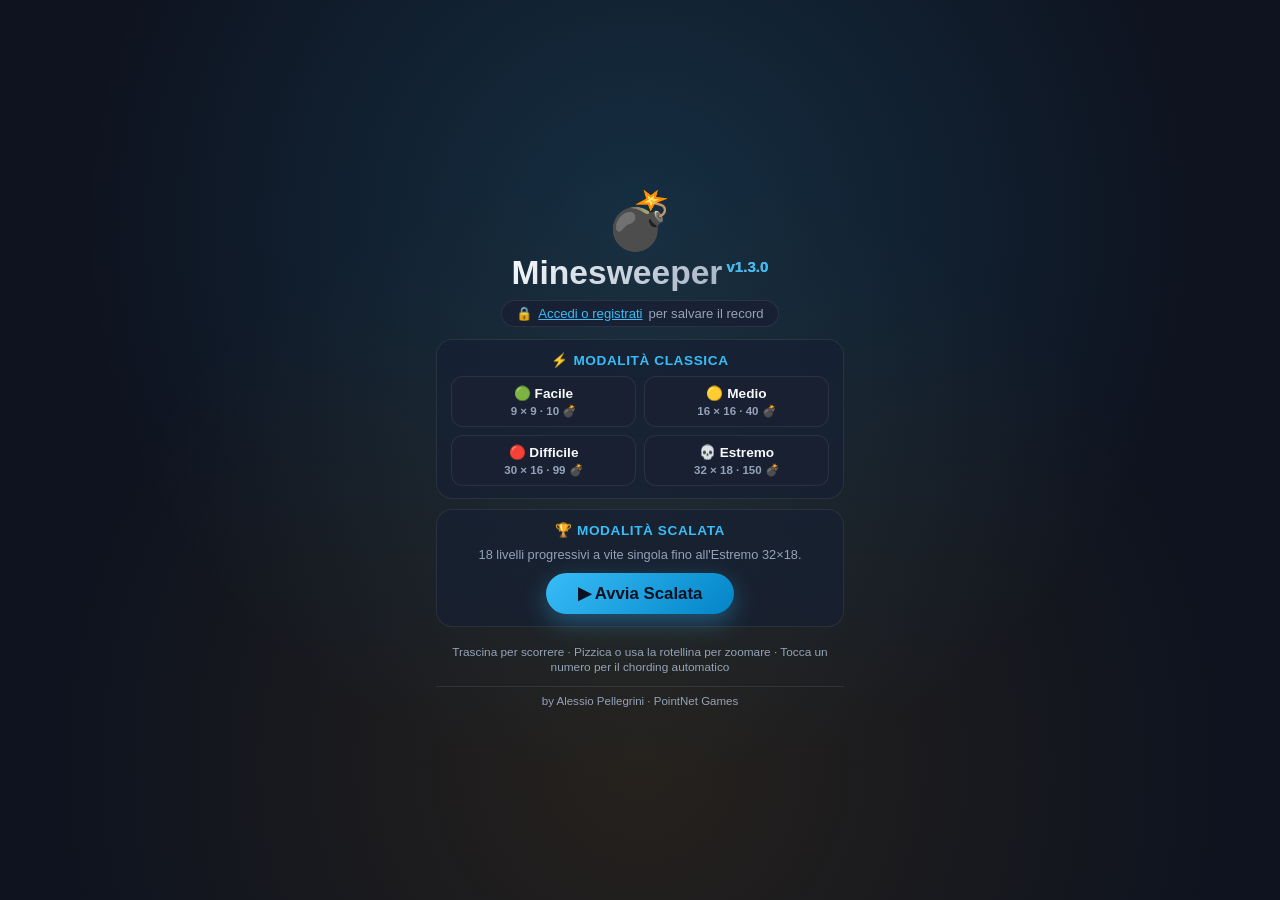
==== commit 9c9c7337: "release(v1.3.0): Native GitHub release updater, Minesweeper v1.3.0 (Dual Modes, Pan & Zoom), Mahjong" ====
--- a/games/minesweeper-arcade/index.html
+++ b/games/minesweeper-arcade/index.html
@@ -2,192 +2,247 @@
 <html lang="en">
 <head>
 	<meta charset="UTF-8">
-	<meta name="viewport" content="width=device-width, initial-scale=1.0">
+	<meta name="viewport" content="width=device-width, initial-scale=1.0, maximum-scale=1.0, user-scalable=no">
 	<title>Minesweeper Arcade</title>
 	<style>
 		:root {
-			--bg: #0f172a;
-			--bg-panel: #1e293b;
-			--bg-cell: #334155;
-			--bg-revealed: #475569;
-			--border: #0b1220;
-			--text: #e2e8f0;
-			--text-dim: #94a3b8;
+			--bg-app: #0e131f;
+			--bg-surface: #182032;
+			--bg-cell-covered: #253349;
+			--bg-cell-hover: #31425e;
+			--bg-cell-revealed: #121927;
+			--bg-board: #0a0e17;
+			--text-main: #f8fafc;
+			--text-muted: #94a3b8;
 			--accent: #38bdf8;
-			--accent-2: #f472b6;
+			--accent-glow: rgba(56, 189, 248, 0.35);
 			--danger: #ef4444;
-			--success: #22c55e;
-			--gold: #fbbf24;
-			--num-1: #60a5fa;
-			--num-2: #4ade80;
+			--success: #10b981;
+			--gold: #f59e0b;
+			/* Modern Clean pastel numbers */
+			--num-1: #38bdf8;
+			--num-2: #34d399;
 			--num-3: #f87171;
-			--num-4: #c084fc;
+			--num-4: #a78bfa;
 			--num-5: #fb923c;
 			--num-6: #22d3ee;
-			--num-7: #e879f9;
+			--num-7: #f472b6;
 			--num-8: #94a3b8;
 		}
 
 		* { box-sizing: border-box; margin: 0; padding: 0; }
 
-		body {
-			background: var(--bg);
-			color: var(--text);
-			font-family: -apple-system, BlinkMacSystemFont, 'Segoe UI', Roboto, sans-serif;
-			padding: 20px;
-			background-image:
-				radial-gradient(circle at 20% 20%, rgba(56, 189, 248, 0.08) 0%, transparent 50%),
-				radial-gradient(circle at 80% 80%, rgba(244, 114, 182, 0.08) 0%, transparent 50%);
-		}
-
-		.game-container {
-			background: var(--bg-panel);
-			border-radius: 16px;
-			padding: 24px;
-			box-shadow: 0 20px 60px rgba(0, 0, 0, 0.5);
+		html, body {
 			width: 100%;
-			max-width: 100%;
-			margin: 0 auto;
-			box-sizing: border-box;
+			height: 100%;
+			background: var(--bg-app);
+			color: var(--text-main);
+			font-family: -apple-system, BlinkMacSystemFont, "Segoe UI", Roboto, "Helvetica Neue", Arial, sans-serif;
 			user-select: none;
 			-webkit-user-select: none;
-		}
-
-		.game-header { text-align: center; margin-bottom: 14px; }
-
-		.game-title {
-			font-size: 1.6rem;
-			font-weight: 800;
-			background: linear-gradient(135deg, var(--accent), var(--accent-2));
-			-webkit-background-clip: text;
-			-webkit-text-fill-color: transparent;
-			background-clip: text;
-			letter-spacing: -0.5px;
-		}
-
-		.game-subtitle { color: var(--text-dim); font-size: 0.85rem; margin-top: 4px; }
-
-		/* Level progress */
-		.level-bar {
+			touch-action: manipulation;
+			overflow: hidden;
+		}
+
+		body {
 			display: flex;
+			align-items: center;
+			justify-content: center;
+			background-image:
+				radial-gradient(circle at 50% 10%, rgba(56, 189, 248, 0.06) 0%, transparent 50%),
+				radial-gradient(circle at 50% 90%, rgba(245, 158, 11, 0.05) 0%, transparent 50%);
+		}
+
+		/* Main App Container: Clean full-viewport minimal canvas */
+		.app-container {
+			width: 100%;
+			max-width: 900px;
+			height: 100vh;
+			max-height: 100vh;
+			display: flex;
+			flex-direction: column;
 			justify-content: space-between;
+			padding: 12px 14px;
+			box-sizing: border-box;
+			overflow: hidden;
+		}
+
+		/* Clean Minimalist Header (HUD) */
+		.hud-header {
+			display: flex;
 			align-items: center;
-			gap: 8px;
-			flex-wrap: wrap;
-			margin-bottom: 10px;
-		}
-
-		.level-chip {
-			background: var(--accent);
-			color: #0f172a;
-			padding: 4px 14px;
-			border-radius: 999px;
-			font-size: 0.85rem;
-			font-weight: 800;
-		}
-
-		.level-progress {
-			flex: 1;
-			height: 8px;
-			background: var(--bg);
-			border-radius: 999px;
-			overflow: hidden;
-			min-width: 120px;
-		}
-
-		.level-progress-fill {
-			height: 100%;
-			width: 0%;
-			background: linear-gradient(90deg, var(--success), var(--accent));
-			border-radius: 999px;
-			transition: width 0.4s ease;
-		}
-
-		/* Status bar */
-		.status-bar {
-			display: flex;
 			justify-content: space-between;
-			align-items: center;
-			background: var(--bg);
-			border-radius: 10px;
-			padding: 8px 14px;
-			margin-bottom: 12px;
-			font-family: 'Consolas', 'Courier New', monospace;
-		}
-
-		.status-item {
+			background: rgba(24, 32, 50, 0.7);
+			border: 1px solid rgba(255, 255, 255, 0.06);
+			border-radius: 14px;
+			padding: 8px 16px;
+			backdrop-filter: blur(8px);
+			-webkit-backdrop-filter: blur(8px);
+			flex-shrink: 0;
+			box-shadow: 0 4px 16px rgba(0, 0, 0, 0.25);
+		}
+
+		.hud-item {
 			display: flex;
 			align-items: center;
 			gap: 6px;
-			font-size: 1rem;
-			font-weight: 700;
-		}
-
-		.status-item .icon { font-size: 1.1rem; }
-		.status-value { color: var(--accent); min-width: 30px; text-align: center; }
-		.status-value.time-value { color: var(--text); }
-		.status-value.score-value { color: var(--gold); }
-
-		/* Board */
-		.board-wrapper {
-			text-align: center;
-			overflow-x: auto;
-			overflow-y: hidden;
-			-webkit-overflow-scrolling: touch;
-			padding-bottom: 4px;
+			font-size: 0.95rem;
+			font-weight: 800;
+			letter-spacing: 0.2px;
+		}
+
+		.hud-item.mines { color: var(--gold); }
+		.hud-item.timer { color: var(--text-main); font-variant-numeric: tabular-nums; }
+		.hud-item.score { color: var(--accent); font-variant-numeric: tabular-nums; }
+
+		.hud-level-pill {
+			display: flex;
+			flex-direction: column;
+			align-items: center;
+			gap: 3px;
+		}
+
+		.level-badge {
+			font-size: 0.75rem;
+			font-weight: 900;
+			letter-spacing: 0.8px;
+			color: var(--accent);
+			text-transform: uppercase;
+		}
+
+		.level-progress-bar {
+			width: 60px;
+			height: 4px;
+			background: rgba(10, 14, 23, 0.8);
+			border-radius: 999px;
+			overflow: hidden;
+		}
+
+		.level-progress-fill {
+			height: 100%;
+			width: 6.6%;
+			background: linear-gradient(90deg, var(--accent), #34d399);
+			border-radius: 999px;
+			transition: width 0.3s ease;
+		}
+
+		/* Board Arena: Pan & Pinch-to-Zoom Viewport Container */
+		.board-arena {
+			flex: 1;
+			display: flex;
+			align-items: center;
+			justify-content: center;
+			overflow: hidden;
+			position: relative;
+			padding: 0;
 			width: 100%;
-			box-sizing: border-box;
+			min-height: 0;
+			touch-action: none;
+			user-select: none;
+			-webkit-user-select: none;
+		}
+
+		.board-viewport {
+			width: 100%;
+			height: 100%;
+			position: relative;
+			overflow: hidden;
+			display: flex;
+			align-items: center;
+			justify-content: center;
+			touch-action: none;
+		}
+
+		.board-layer {
+			position: absolute;
+			transform-origin: 0 0;
+			will-change: transform;
+			left: 0;
+			top: 0;
+		}
+
+		.board-layer.smooth-animate {
+			transition: transform 0.24s cubic-bezier(0.2, 0.9, 0.3, 1);
 		}
 
 		.board {
 			display: inline-grid;
-			gap: 2px;
-			background: var(--border);
-			border-radius: 8px;
-			padding: 4px;
-			transition: transform 0.3s ease;
+			gap: 3px;
+			background: var(--bg-board);
+			border-radius: 14px;
+			padding: 6px;
+			box-shadow: 0 10px 30px rgba(0, 0, 0, 0.45), inset 0 2px 6px rgba(0, 0, 0, 0.6);
+			transition: transform 0.25s ease;
 		}
 
 		.board.flipping { transform: rotateX(90deg); }
 
+		/* "The Clean One" Signature Squircle Tile */
 		.cell {
 			width: 32px;
 			height: 32px;
 			touch-action: manipulation;
-			background: var(--bg-cell);
+			background: var(--bg-cell-covered);
 			border: none;
-			border-radius: 4px;
+			border-radius: 8px; /* Clean squircle */
 			cursor: pointer;
-			font-size: 0.9rem;
-			font-weight: 700;
+			font-size: 1.05rem;
+			font-weight: 900;
 			display: flex;
 			align-items: center;
 			justify-content: center;
-			transition: background 0.1s ease, transform 0.05s ease, box-shadow 0.15s ease;
-			color: var(--text);
+			transition: background 0.12s ease, transform 0.08s ease, box-shadow 0.12s ease;
+			color: var(--text-main);
 			font-family: inherit;
 			position: relative;
-			box-shadow: 0 2px 4px rgba(0, 0, 0, 0.3);
+			box-shadow: 0 3px 5px rgba(0, 0, 0, 0.28), inset 0 1px 0 rgba(255, 255, 255, 0.09);
 		}
 
 		.cell:hover:not(.revealed):not(.flagged):not(.game-over) {
-			background: #425a78;
-			transform: scale(1.02);
-		}
-
-		.cell:active:not(.revealed) { transform: scale(0.95); }
-
+			background: var(--bg-cell-hover);
+			transform: translateY(-1px);
+			box-shadow: 0 5px 10px rgba(0, 0, 0, 0.35);
+		}
+
+		.cell:active:not(.revealed) {
+			transform: scale(0.94);
+		}
+
+		/* Clean revealed state: flat, sunken, clean */
 		.cell.revealed {
-			background: var(--bg-revealed);
-			box-shadow: inset 0 1px 3px rgba(0, 0, 0, 0.3);
+			background: var(--bg-cell-revealed);
+			box-shadow: inset 0 2px 4px rgba(0, 0, 0, 0.5);
 			cursor: default;
-			animation: reveal-pop 0.15s ease;
-		}
-
-		.cell.flagged { background: var(--bg-cell); animation: flag-pop 0.2s ease; }
-		.cell.mine-hit { background: var(--danger); animation: explode 0.4s ease; }
-		.cell.mine-shown { background: var(--bg-revealed); }
-		.cell.wrong-flag { background: #f87171; color: #fff; }
+			animation: cell-ripple-in 0.22s cubic-bezier(0.34, 1.56, 0.64, 1) both;
+		}
+
+		.cell.revealed.has-number {
+			cursor: pointer;
+		}
+
+		.cell.revealed.has-number:hover {
+			background: #192437;
+		}
+
+		.cell.cell-hint {
+			background: #334e68 !important;
+			transform: scale(0.91);
+			transition: transform 0.1s ease;
+		}
+
+		.cell.flagged {
+			background: var(--bg-cell-covered);
+			animation: flag-pop 0.22s cubic-bezier(0.34, 1.56, 0.64, 1);
+		}
+
+		.cell.mine-hit {
+			background: var(--danger) !important;
+			box-shadow: 0 0 20px rgba(239, 68, 68, 0.9);
+			animation: explode 0.35s ease;
+		}
+
+		.cell.mine-shown { background: var(--bg-cell-revealed); }
+		.cell.wrong-flag { background: #f87171 !important; color: #fff; }
 
 		.num-1 { color: var(--num-1); }
 		.num-2 { color: var(--num-2); }
@@ -198,167 +253,225 @@
 		.num-7 { color: var(--num-7); }
 		.num-8 { color: var(--num-8); }
 
-		@keyframes reveal-pop {
-			0% { transform: scale(0.8); }
-			60% { transform: scale(1.05); }
-			100% { transform: scale(1); }
+		@keyframes cell-ripple-in {
+			0% { transform: scale(0.75); opacity: 0.6; }
+			100% { transform: scale(1); opacity: 1; }
 		}
 
 		@keyframes flag-pop {
-			0% { transform: scale(0.5) rotate(-20deg); }
+			0% { transform: scale(0.4) rotate(-15deg); }
+			65% { transform: scale(1.15) rotate(4deg); }
 			100% { transform: scale(1) rotate(0deg); }
 		}
 
 		@keyframes explode {
-			0% { background: #fff; transform: scale(1.4); }
-			30% { background: var(--danger); transform: scale(0.9); }
-			60% { transform: scale(1.15); }
+			0% { background: #fff; transform: scale(1.35); }
+			40% { background: var(--danger); transform: scale(0.9); }
 			100% { background: var(--danger); transform: scale(1); }
 		}
 
+		/* Floating Bottom Controller Bar */
+		.bottom-bar {
+			display: flex;
+			align-items: center;
+			justify-content: space-between;
+			gap: 12px;
+			flex-shrink: 0;
+			padding-top: 4px;
+		}
+
+		/* Sliding Segmented Pill (Dig vs Flag) */
+		.mode-pill-selector {
+			background: var(--bg-surface);
+			border: 1px solid rgba(255, 255, 255, 0.08);
+			border-radius: 999px;
+			padding: 4px;
+			display: inline-flex;
+			gap: 4px;
+			box-shadow: 0 4px 14px rgba(0, 0, 0, 0.3);
+		}
+
+		.pill-btn {
+			background: transparent;
+			border: none;
+			color: var(--text-muted);
+			font-family: inherit;
+			font-size: 0.88rem;
+			font-weight: 800;
+			padding: 8px 18px;
+			border-radius: 999px;
+			cursor: pointer;
+			display: inline-flex;
+			align-items: center;
+			gap: 6px;
+			transition: all 0.2s cubic-bezier(0.34, 1.56, 0.64, 1);
+		}
+
+		.pill-btn.active {
+			background: var(--accent);
+			color: #0b1120;
+			box-shadow: 0 3px 12px var(--accent-glow);
+		}
+
+		.pill-btn.flag-btn.active {
+			background: var(--gold);
+			color: #0b1120;
+			box-shadow: 0 3px 12px rgba(245, 158, 11, 0.4);
+		}
+
+		.action-buttons-row {
+			display: flex;
+			align-items: center;
+			gap: 6px;
+		}
+
+		.icon-action-btn {
+			width: 38px;
+			height: 38px;
+			border-radius: 50%;
+			background: var(--bg-surface);
+			border: 1px solid rgba(255, 255, 255, 0.08);
+			color: var(--text-main);
+			font-size: 1rem;
+			cursor: pointer;
+			display: inline-flex;
+			align-items: center;
+			justify-content: center;
+			transition: all 0.18s ease;
+			box-shadow: 0 4px 12px rgba(0, 0, 0, 0.25);
+			user-select: none;
+		}
+
+		.icon-action-btn:hover {
+			background: var(--bg-cell-hover);
+			transform: translateY(-1px);
+			border-color: var(--accent);
+		}
+
+		/* Particles */
 		.particle {
 			position: absolute;
 			pointer-events: none;
 			border-radius: 50%;
-			animation: particle-fly 0.7s ease-out forwards;
+			animation: particle-fly 0.65s ease-out forwards;
 			z-index: 10;
 		}
 
 		@keyframes particle-fly {
-			to { transform: translate(var(--dx), var(--dy)) scale(0.3); opacity: 0; }
-		}
-
+			to { transform: translate(var(--dx), var(--dy)) scale(0.2); opacity: 0; }
+		}
+
+		/* Confetti */
+		.confetti {
+			position: fixed;
+			width: 8px;
+			height: 8px;
+			pointer-events: none;
+			z-index: 200;
+			animation: confetti-fall 2.8s ease-out forwards;
+		}
+
+		@keyframes confetti-fall {
+			0% { transform: translateY(-10vh) rotate(0deg); opacity: 1; }
+			100% { transform: translateY(110vh) rotate(720deg); opacity: 0; }
+		}
+
+		/* Modals */
 		.overlay {
 			position: fixed;
-			top: 0; left: 0; right: 0; bottom: 0;
+			inset: 0;
 			display: none;
 			align-items: center;
 			justify-content: center;
-			background: rgba(0, 0, 0, 0.7);
-			backdrop-filter: blur(4px);
+			background: rgba(10, 14, 23, 0.8);
+			backdrop-filter: blur(6px);
+			-webkit-backdrop-filter: blur(6px);
 			z-index: 100;
-			animation: fade-in 0.3s ease;
+			animation: fade-in 0.25s ease;
 		}
 
 		.overlay.show { display: flex; }
 
 		.modal {
-			background: var(--bg-panel);
-			border-radius: 16px;
-			padding: 32px;
+			background: #162032;
+			border-radius: 20px;
+			padding: 30px 24px;
 			text-align: center;
 			max-width: 380px;
 			width: 90%;
-			box-shadow: 0 20px 60px rgba(0, 0, 0, 0.5);
+			box-shadow: 0 24px 60px rgba(0, 0, 0, 0.6), 0 0 0 1px rgba(255, 255, 255, 0.08);
 			animation: modal-in 0.35s cubic-bezier(0.34, 1.56, 0.64, 1);
 		}
 
-		.modal-emoji { font-size: 3.5rem; margin-bottom: 12px; animation: bounce 0.6s ease; }
-		.modal-title { font-size: 1.5rem; font-weight: 800; margin-bottom: 8px; }
-		.modal-score { color: var(--text-dim); font-size: 1rem; margin-bottom: 8px; }
-		.modal-position { color: var(--gold); font-weight: 700; font-size: 1.05rem; margin-bottom: 20px; min-height: 24px; }
-		.modal-actions { display: flex; gap: 10px; justify-content: center; flex-wrap: wrap; }
+		.modal-emoji { font-size: 3.5rem; margin-bottom: 8px; animation: bounce 0.6s ease; }
+		.modal-title { font-size: 1.5rem; font-weight: 900; margin-bottom: 8px; }
+		.modal-score { color: var(--text-muted); font-size: 0.95rem; margin-bottom: 8px; }
+		.modal-position { color: var(--gold); font-weight: 700; font-size: 1rem; margin-bottom: 20px; min-height: 24px; line-height: 1.4; }
+		.modal-actions { display: flex; gap: 8px; justify-content: center; flex-wrap: wrap; }
 
 		.btn {
 			padding: 10px 22px;
 			border-radius: 999px;
 			border: none;
-			font-size: 0.95rem;
-			font-weight: 700;
+			font-size: 0.92rem;
+			font-weight: 800;
 			cursor: pointer;
-			transition: all 0.2s ease;
+			transition: all 0.18s ease;
 			font-family: inherit;
-		}
-
-		.btn-primary { background: var(--accent); color: #0f172a; }
-		.btn-primary:hover { transform: translateY(-2px); box-shadow: 0 6px 16px rgba(56, 189, 248, 0.35); }
-		.btn-secondary { background: var(--bg-cell); color: var(--text); }
-		.btn-secondary:hover { background: #3b4c66; }
+			display: inline-flex;
+			align-items: center;
+			gap: 6px;
+		}
+
+		.btn-primary { background: linear-gradient(135deg, var(--accent), #0284c7); color: #0b1120; }
+		.btn-primary:hover { transform: translateY(-2px); box-shadow: 0 6px 18px var(--accent-glow); }
+		.btn-secondary { background: var(--bg-surface); color: var(--text-main); }
+		.btn-secondary:hover { background: var(--bg-cell-hover); }
 
 		@keyframes fade-in { from { opacity: 0; } to { opacity: 1; } }
-		@keyframes modal-in { from { transform: scale(0.7) translateY(30px); opacity: 0; } to { transform: scale(1) translateY(0); opacity: 1; } }
-		@keyframes bounce { 0%, 100% { transform: translateY(0); } 50% { transform: translateY(-15px); } }
-
-		.confetti {
+		@keyframes modal-in { from { transform: scale(0.8) translateY(20px); opacity: 0; } to { transform: scale(1) translateY(0); opacity: 1; } }
+		@keyframes bounce { 0%, 100% { transform: translateY(0); } 50% { transform: translateY(-12px); } }
+
+		/* Splash screen */
+		#splash {
 			position: fixed;
-			width: 10px;
-			height: 10px;
-			pointer-events: none;
-			z-index: 200;
-			animation: confetti-fall 3s ease-out forwards;
-		}
-
-		@keyframes confetti-fall {
-			0% { transform: translateY(-10vh) rotate(0deg); opacity: 1; }
-			100% { transform: translateY(110vh) rotate(720deg); opacity: 0; }
-		}
-
-		.action-bar {
-			display: flex;
-			justify-content: center;
-			gap: 10px;
-			margin-top: 14px;
-		}
-
-		.sound-toggle {
-			background: var(--bg-cell);
-			color: var(--text);
-			cursor: pointer;
-			font-size: 0.95rem;
-			font-weight: 700;
+			inset: 0;
+			z-index: 900;
+			background:
+				radial-gradient(circle at 50% 25%, rgba(56, 189, 248, 0.16) 0%, transparent 60%),
+				radial-gradient(circle at 50% 85%, rgba(245, 158, 11, 0.10) 0%, transparent 60%),
+				var(--bg-app);
 			display: flex;
 			align-items: center;
 			justify-content: center;
-			padding: 10px 18px;
-			transition: all 0.2s ease;
-			font-family: inherit;
-			border: none;
-			border-radius: 999px;
-			flex-shrink: 0;
-		}
-
-		.sound-toggle:hover { background: #3b4c66; }
-
-		#splash {
-			position: fixed;
-			top: 0; left: 0; right: 0; bottom: 0;
-			z-index: 900;
-			background:
-				radial-gradient(circle at 50% 30%, rgba(56, 189, 248, 0.15) 0%, transparent 60%),
-				radial-gradient(circle at 50% 90%, rgba(244, 114, 182, 0.10) 0%, transparent 60%),
-				var(--bg);
-			display: flex;
-			align-items: center;
-			justify-content: center;
-			transition: opacity 0.35s ease;
-			overflow: hidden;
-		}
-
-		#splash.hidden { opacity: 0; pointer-events: none; }
+			transition: opacity 0.3s ease, visibility 0.3s ease;
+		}
+
+		#splash.hidden { opacity: 0; visibility: hidden; pointer-events: none; }
 
 		.splash-inner {
 			text-align: center;
-			padding: 32px;
-			max-width: 360px;
-			width: 90%;
-			max-height: 100vh;
+			padding: 20px 16px;
+			max-width: 440px;
+			width: 92%;
+			max-height: 94vh;
+			overflow-y: auto;
+			scrollbar-width: thin;
 			box-sizing: border-box;
 			display: flex;
 			flex-direction: column;
 			align-items: center;
-			justify-content: center;
-		}
-
-		.splash-emoji { font-size: 4.5rem; margin-bottom: 12px; animation: bounce 1.2s ease infinite; line-height: 1; }
-
+		}
+
+		.splash-emoji { font-size: 3.5rem; margin-bottom: 4px; animation: bounce 1.4s ease infinite; line-height: 1; }
 		.splash-title {
-			font-size: 2.2rem;
-			font-weight: 800;
-			background: linear-gradient(135deg, var(--accent), var(--accent-2));
+			font-size: 2.1rem;
+			font-weight: 900;
+			background: linear-gradient(135deg, #f8fafc, #94a3b8);
 			-webkit-background-clip: text;
 			-webkit-text-fill-color: transparent;
 			background-clip: text;
-			margin-bottom: 10px;
+			margin-bottom: 6px;
 			line-height: 1.2;
 		}
 
@@ -367,100 +480,209 @@
 			font-weight: 700;
 			vertical-align: super;
 			margin-left: 4px;
-			opacity: 0.7;
-			background: linear-gradient(135deg, var(--accent), var(--accent-2));
-			-webkit-background-clip: text;
-			-webkit-text-fill-color: transparent;
-			background-clip: text;
-			letter-spacing: 0.3px;
-		}
-
-		.splash-subtitle { color: var(--text-dim); font-size: 1rem; margin-bottom: 20px; line-height: 1.4; }
-		.splash-play { font-size: 1.3rem; padding: 14px 40px; box-shadow: 0 8px 24px rgba(56, 189, 248, 0.4); animation: pulse-glow 2s ease-in-out infinite; flex-shrink: 0; }
-		.splash-hint { margin-top: 10px; color: var(--text-dim); font-size: 0.8rem; }
-		.splash-author { margin-top: 18px; padding-top: 14px; border-top: 1px solid rgba(148, 163, 184, 0.2); color: var(--text-dim); font-size: 0.8rem; letter-spacing: 0.3px; width: 100%; }
+			color: var(--accent);
+			-webkit-text-fill-color: var(--accent);
+		}
+
+		.splash-player-status {
+			margin-bottom: 12px;
+			font-size: 0.82rem;
+			color: var(--text-muted);
+			background: rgba(24, 32, 50, 0.8);
+			padding: 5px 14px;
+			border-radius: 999px;
+			border: 1px solid rgba(255, 255, 255, 0.08);
+			display: inline-flex;
+			align-items: center;
+			gap: 6px;
+		}
+
+		.splash-mode-section {
+			width: 100%;
+			background: rgba(22, 32, 50, 0.7);
+			border: 1px solid rgba(255, 255, 255, 0.08);
+			border-radius: 16px;
+			padding: 12px 14px;
+			margin-bottom: 10px;
+			text-align: center;
+			box-sizing: border-box;
+		}
+
+		.splash-section-title {
+			font-size: 0.85rem;
+			font-weight: 800;
+			color: var(--accent);
+			text-transform: uppercase;
+			letter-spacing: 0.6px;
+			margin-bottom: 8px;
+		}
+
+		.splash-section-desc {
+			color: var(--text-muted);
+			font-size: 0.8rem;
+			margin-bottom: 10px;
+			line-height: 1.35;
+		}
+
+		.classic-presets-grid {
+			display: grid;
+			grid-template-columns: repeat(2, 1fr);
+			gap: 8px;
+			width: 100%;
+		}
+
+		.btn-preset {
+			background: var(--bg-surface);
+			color: var(--text-main);
+			border: 1px solid rgba(255, 255, 255, 0.08);
+			border-radius: 12px;
+			padding: 8px 6px;
+			display: flex;
+			flex-direction: column;
+			align-items: center;
+			gap: 3px;
+			cursor: pointer;
+			transition: all 0.18s ease;
+			font-family: inherit;
+		}
+
+		.btn-preset:hover {
+			background: var(--bg-cell-hover);
+			border-color: var(--accent);
+			transform: translateY(-2px);
+			box-shadow: 0 4px 14px rgba(0, 0, 0, 0.35);
+		}
+
+		.preset-name {
+			font-weight: 800;
+			font-size: 0.85rem;
+		}
+
+		.preset-details {
+			font-size: 0.72rem;
+			color: var(--text-muted);
+		}
+
+		.splash-play { font-size: 1.05rem; padding: 10px 32px; box-shadow: 0 8px 24px var(--accent-glow); animation: pulse-glow 2s ease-in-out infinite; }
+		.splash-hint { margin-top: 8px; color: var(--text-muted); font-size: 0.74rem; line-height: 1.3; }
+		.splash-author { margin-top: 10px; padding-top: 8px; border-top: 1px solid rgba(148, 163, 184, 0.15); color: var(--text-muted); font-size: 0.72rem; width: 100%; }
 
 		@keyframes pulse-glow {
-			0%, 100% { box-shadow: 0 8px 24px rgba(56, 189, 248, 0.4); }
-			50% { box-shadow: 0 8px 36px rgba(56, 189, 248, 0.7); }
-		}
-
+			0%, 100% { box-shadow: 0 8px 24px var(--accent-glow); }
+			50% { box-shadow: 0 8px 38px rgba(56, 189, 248, 0.7); }
+		}
+
+		/* Fullscreen exit button */
 		.fs-close {
 			position: fixed;
-			top: 16px;
-			right: 16px;
+			top: 12px;
+			right: 12px;
 			z-index: 1000;
-			width: 40px;
-			height: 40px;
+			width: 36px;
+			height: 36px;
 			border: none;
 			border-radius: 10px;
-			background: rgba(15, 23, 42, 0.7);
-			color: #fff;
-			font-size: 1.2rem;
+			background: rgba(14, 19, 31, 0.8);
+			color: #fca5a5;
+			font-size: 1.1rem;
 			cursor: pointer;
 			display: none;
 			align-items: center;
 			justify-content: center;
-			transition: background 0.2s ease;
 			backdrop-filter: blur(4px);
 		}
 
-		.fs-close:hover { background: rgba(239, 68, 68, 0.85); }
+		.fs-close:hover { background: rgba(239, 68, 68, 0.85); color: #fff; }
 		body.pointnet-games-fs .fs-close { display: flex; }
 
-		@media (max-width: 600px) {
-			body { padding: 2px; }
-			.game-container { padding: 4px; border-radius: 8px; }
-			.game-header { margin-bottom: 6px; }
-			.game-title { font-size: 1.1rem; }
-			.game-subtitle { font-size: 0.7rem; margin-top: 2px; }
-			.level-bar { margin-bottom: 6px; gap: 4px; }
-			.level-chip { font-size: 0.7rem; padding: 2px 8px; }
-			.level-progress { min-width: 60px; height: 6px; }
-			.status-bar { padding: 4px 8px; margin-bottom: 6px; border-radius: 8px; }
-			.status-item { font-size: 0.85rem; gap: 4px; }
-			.status-item .icon { font-size: 0.95rem; }
-			.status-value { min-width: 22px; }
-			.board { gap: 1px; padding: 2px; border-radius: 6px; }
-			.action-bar { margin-top: 6px; }
-			.btn { padding: 7px 14px; font-size: 0.85rem; }
-
-			/* Compact splash — no scrolling needed */
-			.splash-inner { padding: 16px; }
-			.splash-emoji { font-size: 3rem; margin-bottom: 6px; }
-			.splash-title { font-size: 1.5rem !important; margin-bottom: 6px; }
-			.splash-subtitle { font-size: 0.85rem; margin-bottom: 12px; }
-			.splash-play { font-size: 1rem; padding: 10px 28px; }
-			.splash-hint { margin-top: 6px; font-size: 0.7rem; }
-			.splash-author { margin-top: 10px; padding-top: 8px; font-size: 0.7rem; }
-		}
-
-		/* Landscape: compact layout so the board fills the screen height */
-		@media (orientation: landscape) and (max-height: 650px) {
-			body { padding: 2px; }
-			.game-container { padding: 4px; border-radius: 8px; }
-			.game-header { margin-bottom: 4px; }
-			.game-title { font-size: 1rem; }
-			.game-subtitle { display: none; }
-			.level-bar { margin-bottom: 4px; gap: 4px; }
-			.level-chip { font-size: 0.7rem; padding: 2px 8px; }
-			.level-progress { min-width: 50px; height: 5px; }
-			.status-bar { padding: 3px 8px; margin-bottom: 4px; border-radius: 6px; }
-			.status-item { font-size: 0.8rem; gap: 4px; }
-			.status-item .icon { font-size: 0.85rem; }
-			.status-value { min-width: 20px; }
-			.board { gap: 1px; padding: 2px; border-radius: 6px; }
-			.action-bar { margin-top: 4px; }
-			.btn { padding: 5px 12px; font-size: 0.8rem; }
-
-			/* Ultra-compact splash for landscape — everything on one screen */
-			.splash-inner { padding: 8px; flex-direction: row; flex-wrap: wrap; gap: 4px 12px; max-width: 100%; }
+		/* ============================================================
+		   LANDSCAPE MODE — DOCKING HUD TO SIDE (Clean One Mobile Style)
+		   ============================================================ */
+		@media (orientation: landscape) and (max-height: 600px) {
+			.app-container {
+				max-width: 100%;
+				height: 100vh;
+				flex-direction: row;
+				padding: 8px 14px;
+				gap: 16px;
+			}
+			.hud-sidebar {
+				width: 170px;
+				display: flex;
+				flex-direction: column;
+				justify-content: space-between;
+				flex-shrink: 0;
+				height: 100%;
+			}
+			.hud-header {
+				flex-direction: column;
+				align-items: stretch;
+				padding: 10px 12px;
+				gap: 8px;
+			}
+			.hud-item {
+				justify-content: space-between;
+				font-size: 0.88rem;
+			}
+			.hud-level-pill {
+				flex-direction: row;
+				justify-content: space-between;
+				padding-top: 4px;
+				border-top: 1px solid rgba(255, 255, 255, 0.06);
+			}
+			.board-arena {
+				flex: 1;
+				height: 100%;
+				padding: 0;
+			}
+			.board { gap: 2px; padding: 4px; border-radius: 10px; }
+			.bottom-bar {
+				flex-direction: column;
+				align-items: stretch;
+				gap: 8px;
+				padding-top: 0;
+			}
+			.mode-pill-selector {
+				width: 100%;
+				display: flex;
+			}
+			.pill-btn {
+				flex: 1;
+				justify-content: center;
+				padding: 6px 8px;
+				font-size: 0.8rem;
+			}
+			.action-buttons-row {
+				display: flex;
+				flex-wrap: wrap;
+				gap: 5px;
+				justify-content: center;
+			}
+			.icon-action-btn {
+				width: 32px;
+				height: 32px;
+				font-size: 0.88rem;
+			}
+
+			.splash-inner {
+				max-width: 560px;
+				flex-direction: column;
+				gap: 6px;
+				padding: 10px;
+			}
 			.splash-emoji { font-size: 2rem; margin-bottom: 0; }
-			.splash-title { font-size: 1.3rem !important; margin-bottom: 0; }
-			.splash-subtitle { font-size: 0.75rem; margin-bottom: 0; }
-			.splash-play { font-size: 0.9rem; padding: 8px 20px; }
+			.splash-title { font-size: 1.4rem !important; margin-bottom: 0; }
+			.splash-player-status { margin-bottom: 4px; font-size: 0.72rem; padding: 3px 10px; }
+			.splash-mode-section { padding: 8px 10px; margin-bottom: 6px; }
+			.splash-section-title { font-size: 0.78rem; margin-bottom: 4px; }
+			.splash-section-desc { font-size: 0.72rem; margin-bottom: 6px; }
+			.classic-presets-grid { gap: 6px; }
+			.btn-preset { padding: 6px 4px; }
+			.preset-name { font-size: 0.78rem; }
+			.preset-details { font-size: 0.68rem; }
+			.splash-play { font-size: 0.88rem; padding: 6px 20px; }
 			.splash-hint { display: none; }
-			.splash-author { margin-top: 0; padding-top: 0; border-top: none; font-size: 0.65rem; }
+			.splash-author { display: none; }
 		}
 	</style>
 </head>
@@ -469,62 +691,101 @@
 	<div id="splash">
 		<div class="splash-inner">
 			<div class="splash-emoji">💣</div>
-			<h1 class="splash-title">Minesweeper Arcade<sup class="splash-version">v1.1.0</sup></h1>
-			<p class="splash-subtitle">Beat progressive levels: clear the board, advance to the next level. One mistake and you're back to Level 1!</p>
-			<button id="splash-play" class="btn btn-primary splash-play">🎮 PLAY</button>
-			<p class="splash-hint">Desktop: click = reveal · right-click = flag</p>
-			<p class="splash-hint">Mobile: tap = reveal · long press = flag</p>
-			<p class="splash-author">by Alessio Pellegrini · PointNet</p>
+			<h1 class="splash-title">Minesweeper<sup class="splash-version">v1.3.0</sup></h1>
+			<div id="splash-player-status" class="splash-player-status">Verifica account in corso...</div>
+
+			<div class="splash-mode-section">
+				<div class="splash-section-title">⚡ Modalità Classica</div>
+				<div class="classic-presets-grid">
+					<button class="btn btn-preset" data-preset="easy">
+						<span class="preset-name">🟢 Facile</span>
+						<span class="preset-details">9 × 9 · 10 💣</span>
+					</button>
+					<button class="btn btn-preset" data-preset="medium">
+						<span class="preset-name">🟡 Medio</span>
+						<span class="preset-details">16 × 16 · 40 💣</span>
+					</button>
+					<button class="btn btn-preset" data-preset="hard">
+						<span class="preset-name">🔴 Difficile</span>
+						<span class="preset-details">30 × 16 · 99 💣</span>
+					</button>
+					<button class="btn btn-preset" data-preset="extreme">
+						<span class="preset-name">💀 Estremo</span>
+						<span class="preset-details">32 × 18 · 150 💣</span>
+					</button>
+				</div>
+			</div>
+
+			<div class="splash-mode-section">
+				<div class="splash-section-title">🏆 Modalità Scalata</div>
+				<p class="splash-section-desc">18 livelli progressivi a vite singola fino all'Estremo 32×18.</p>
+				<button id="splash-play-scalata" class="btn btn-primary splash-play">▶ Avvia Scalata</button>
+			</div>
+
+			<p class="splash-hint">Trascina per scorrere · Pizzica o usa la rotellina per zoomare · Tocca un numero per il chording automatico</p>
+			<p class="splash-author">by Alessio Pellegrini · PointNet Games</p>
 		</div>
 	</div>
 
 	<button id="fs-close" class="fs-close" title="Exit fullscreen">✕</button>
 
-	<div class="game-container" id="game" data-game-id="" data-game-slug="minesweeper-arcade">
-		<div class="game-header">
-			<h1 class="game-title">💣 Minesweeper Arcade</h1>
-			<p class="game-subtitle">Progressive levels · Mobile friendly</p>
-		</div>
-
-		<div class="level-bar">
-			<span class="level-chip" id="level-label">Level 1</span>
-			<div class="level-progress"><div class="level-progress-fill" id="level-progress"></div></div>
-		</div>
-
-		<div class="status-bar">
-			<div class="status-item">
-				<span class="icon">💣</span>
-				<span class="status-value" id="mine-count">5</span>
-			</div>
-			<div class="status-item">
-				<span class="icon">⏱️</span>
-				<span class="status-value time-value" id="timer">0</span>
-			</div>
-			<div class="status-item">
-				<span class="icon">🏆</span>
-				<span class="status-value score-value" id="score-total">0</span>
+	<div class="app-container" id="game" data-game-id="" data-game-slug="minesweeper-arcade">
+		<div class="hud-sidebar">
+			<header class="hud-header">
+				<div class="hud-item mines" title="Mines remaining">
+					<span>🚩</span>
+					<span id="mine-count">5</span>
+				</div>
+				<div class="hud-level-pill">
+					<span class="level-badge" id="level-label">LVL 1</span>
+					<div class="level-progress-bar">
+						<div class="level-progress-fill" id="level-progress"></div>
+					</div>
+				</div>
+				<div class="hud-item timer" title="Time">
+					<span>⏱️</span>
+					<span id="timer">0</span>
+				</div>
+				<div class="hud-item score" title="Total Score">
+					<span>🏆</span>
+					<span id="score-total">0</span>
+				</div>
+			</header>
+
+			<div class="bottom-bar">
+				<div class="mode-pill-selector">
+					<button class="pill-btn active" id="btn-mode-dig" title="Tap to reveal cells">⛏️ Dig</button>
+					<button class="pill-btn flag-btn" id="btn-mode-flag" title="Tap to place flags">🚩 Flag</button>
+				</div>
+				<div class="action-buttons-row">
+					<button class="icon-action-btn" id="btn-zoom-fit" title="Adatta a tutto schermo">⛶</button>
+					<button class="icon-action-btn" id="btn-zoom-in" title="Ingrandisci (Zoom In)">＋</button>
+					<button class="icon-action-btn" id="btn-zoom-out" title="Rimpicciolisci (Zoom Out)">−</button>
+					<button class="icon-action-btn" id="sound-toggle" title="Attiva/Disattiva Suono">🔊</button>
+					<button class="icon-action-btn" id="btn-menu" title="Menu Principale">🏠</button>
+				</div>
 			</div>
 		</div>
 
-		<div class="board-wrapper">
-			<div class="board" id="board"></div>
-		</div>
-
-		<div class="action-bar">
-			<button class="sound-toggle" id="sound-toggle" title="Toggle audio">🔊</button>
-		</div>
+		<main class="board-arena" id="board-arena">
+			<div class="board-viewport" id="board-viewport">
+				<div class="board-layer" id="board-layer">
+					<div class="board" id="board"></div>
+				</div>
+			</div>
+		</main>
 	</div>
 
 	<div class="overlay" id="overlay">
 		<div class="modal">
 			<div class="modal-emoji" id="modal-emoji">🏆</div>
-			<h2 class="modal-title" id="modal-title">Level Complete!</h2>
+			<h2 class="modal-title" id="modal-title">Level Cleared!</h2>
 			<p class="modal-score" id="modal-score"></p>
 			<p class="modal-position" id="modal-position"></p>
 			<div class="modal-actions">
 				<button class="btn btn-primary" id="modal-next">▶ Next Level</button>
-				<button class="btn btn-secondary" id="modal-replay" style="display:none">🔁 Replay Same Level</button>
-				<button class="btn btn-secondary" id="modal-close">Cancel</button>
+				<button class="btn btn-secondary" id="modal-replay" style="display:none">🔁 Replay Level</button>
+				<button class="btn btn-secondary" id="modal-close">Close</button>
 			</div>
 		</div>
 	</div>
@@ -534,32 +795,46 @@
 		'use strict';
 
 		/* ============================================================
-		   LEVEL CONFIGURATION
+		   15 ARCADE PROGRESSIVE LEVELS (Balanced Mobile-First)
 		   ============================================================ */
-		var LEVELS = [
-			{ rows: 7,  cols: 7,  mines: 5,  label: '1' },
-			{ rows: 7,  cols: 7,  mines: 6,  label: '2' },
-			{ rows: 7,  cols: 7,  mines: 7,  label: '3' },
-			{ rows: 8,  cols: 7,  mines: 9,  label: '4' },
-			{ rows: 8,  cols: 7,  mines: 11, label: '5' },
-			{ rows: 9,  cols: 8,  mines: 13, label: '6' },
-			{ rows: 9,  cols: 8,  mines: 15, label: '7' },
-			{ rows: 10, cols: 9,  mines: 17, label: '8' },
-			{ rows: 10, cols: 9,  mines: 20, label: '9' },
-			{ rows: 11, cols: 10, mines: 23, label: '10' },
-			{ rows: 11, cols: 10, mines: 26, label: '11' },
-			{ rows: 12, cols: 12, mines: 30, label: '12' },
-			{ rows: 12, cols: 12, mines: 35, label: '13' },
-			{ rows: 14, cols: 14, mines: 42, label: '14' },
-			{ rows: 14, cols: 14, mines: 50, label: '15' }
+		var CLASSIC_PRESETS = {
+			easy:    { rows: 9,  cols: 9,  mines: 10,  label: 'Facile',    key: 'easy',    par: 120 },
+			medium:  { rows: 16, cols: 16, mines: 40,  label: 'Medio',     key: 'medium',  par: 300 },
+			hard:    { rows: 16, cols: 30, mines: 99,  label: 'Difficile', key: 'hard',    par: 600 },
+			extreme: { rows: 18, cols: 32, mines: 150, label: 'Estremo',   key: 'extreme', par: 900 }
+		};
+
+		var SCALATA_LEVELS = [
+			{ rows: 8,  cols: 8,  mines: 7,   label: '1' },
+			{ rows: 8,  cols: 8,  mines: 9,   label: '2' },
+			{ rows: 9,  cols: 9,  mines: 10,  label: '3' },
+			{ rows: 10, cols: 9,  mines: 12,  label: '4' },
+			{ rows: 10, cols: 10, mines: 15,  label: '5' },
+			{ rows: 12, cols: 10, mines: 18,  label: '6' },
+			{ rows: 12, cols: 12, mines: 22,  label: '7' },
+			{ rows: 14, cols: 12, mines: 26,  label: '8' },
+			{ rows: 14, cols: 14, mines: 31,  label: '9' },
+			{ rows: 16, cols: 14, mines: 36,  label: '10' },
+			{ rows: 16, cols: 16, mines: 40,  label: '11' },
+			{ rows: 18, cols: 16, mines: 47,  label: '12' },
+			{ rows: 20, cols: 16, mines: 55,  label: '13' },
+			{ rows: 22, cols: 16, mines: 64,  label: '14' },
+			{ rows: 25, cols: 16, mines: 75,  label: '15' },
+			{ rows: 28, cols: 16, mines: 88,  label: '16' },
+			{ rows: 30, cols: 16, mines: 99,  label: '17' },
+			{ rows: 32, cols: 18, mines: 150, label: '18' }
 		];
 
 		/* ============================================================
 		   GAME STATE
 		   ============================================================ */
 		var state = {
+			mode: 'classic', // 'classic' or 'arcade' (Scalata)
+			classicDifficulty: 'easy',
 			levelIndex: 0,
 			board: [],
+			actualRows: 9,
+			actualCols: 9,
 			revealed: 0,
 			safeCells: 0,
 			flags: 0,
@@ -568,7 +843,9 @@
 			scoreSubmitted: false,
 			timerInterval: null,
 			elapsed: 0,
+			totalElapsed: 0,
 			firstClick: true,
+			inputMode: 'dig', // 'dig' or 'flag'
 			snapshot: null,
 			preExplosion: null,
 			isReplay: false
@@ -582,124 +859,239 @@
 		/* ============================================================
 		   DOM REFERENCES
 		   ============================================================ */
+		var boardArenaEl = document.getElementById('board-arena');
+		var boardViewportEl = document.getElementById('board-viewport');
+		var boardLayerEl = document.getElementById('board-layer');
 		var boardEl = document.getElementById('board');
-		var boardWrapperEl = document.querySelector('.board-wrapper');
 		var mineCountEl = document.getElementById('mine-count');
 		var timerEl = document.getElementById('timer');
 		var scoreTotalEl = document.getElementById('score-total');
 		var levelLabelEl = document.getElementById('level-label');
 		var levelProgressEl = document.getElementById('level-progress');
+		var btnModeDig = document.getElementById('btn-mode-dig');
+		var btnModeFlag = document.getElementById('btn-mode-flag');
+		var btnZoomFit = document.getElementById('btn-zoom-fit');
+		var btnZoomIn = document.getElementById('btn-zoom-in');
+		var btnZoomOut = document.getElementById('btn-zoom-out');
+		var soundToggle = document.getElementById('sound-toggle');
+		var btnMenu = document.getElementById('btn-menu');
 		var overlayEl = document.getElementById('overlay');
 		var modalEmoji = document.getElementById('modal-emoji');
 		var modalTitle = document.getElementById('modal-title');
 		var modalScore = document.getElementById('modal-score');
 		var modalPosition = document.getElementById('modal-position');
-		var soundToggle = document.getElementById('sound-toggle');
+		var splashEl = document.getElementById('splash');
+		var splashScalataBtn = document.getElementById('splash-play-scalata');
+		var splashPlayerStatus = document.getElementById('splash-player-status');
+		var fsCloseBtn = document.getElementById('fs-close');
 
 		var totalScore = 0;
+		soundToggle.textContent = soundEnabled ? '🔊' : '🔇';
 
 		/* ============================================================
-		   PROCEDURAL AUDIO
+		   AUDIO & HAPTICS (Web Audio API)
 		   ============================================================ */
+		function haptic(ms) {
+			if (navigator.vibrate) {
+				try { navigator.vibrate(ms || 15); } catch (e) {}
+			}
+		}
+
 		var AudioFX = (function () {
 			var ctx = null;
-			var musicTimer = null;
-			var musicPlaying = false;
 
 			function getCtx() {
 				if (!ctx) {
 					var AC = window.AudioContext || window.webkitAudioContext;
 					if (AC) ctx = new AC();
 				}
+				if (ctx && ctx.state === 'suspended') {
+					ctx.resume().catch(function () {});
+				}
 				return ctx;
 			}
 
-			function playTone(freq, duration, type, volume, slideTo) {
+			// Clean, organic pop (wood/water drop feel)
+			function playOrganicPop(freqStart, freqEnd, duration, volume) {
 				if (!soundEnabled) return;
 				var ac = getCtx();
 				if (!ac) return;
+				var t = ac.currentTime;
 				var osc = ac.createOscillator();
 				var gain = ac.createGain();
-				osc.type = type || 'sine';
-				osc.frequency.setValueAtTime(freq, ac.currentTime);
-				if (slideTo) osc.frequency.exponentialRampToValueAtTime(slideTo, ac.currentTime + duration);
-				gain.gain.setValueAtTime(volume || 0.2, ac.currentTime);
-				gain.gain.exponentialRampToValueAtTime(0.001, ac.currentTime + duration);
-				osc.connect(gain);
+				var filter = ac.createBiquadFilter();
+
+				filter.type = 'lowpass';
+				filter.frequency.setValueAtTime(800, t);
+
+				osc.type = 'sine';
+				osc.frequency.setValueAtTime(freqStart || 380, t);
+				osc.frequency.exponentialRampToValueAtTime(freqEnd || 140, t + (duration || 0.06));
+
+				gain.gain.setValueAtTime(volume || 0.18, t);
+				gain.gain.exponentialRampToValueAtTime(0.001, t + (duration || 0.06));
+
+				osc.connect(filter);
+				filter.connect(gain);
 				gain.connect(ac.destination);
-				osc.start(ac.currentTime);
-				osc.stop(ac.currentTime + duration);
-			}
-
-			function playNoise(duration, volume, filterFreq) {
+
+				osc.start(t);
+				osc.stop(t + (duration || 0.06));
+			}
+
+			// Gentle kalimba / wooden marimba chime for numbers & chord
+			function playKalimba(freq, volume, duration) {
 				if (!soundEnabled) return;
 				var ac = getCtx();
 				if (!ac) return;
-				var bufferSize = ac.sampleRate * duration;
+				var t = ac.currentTime;
+				var dur = duration || 0.22;
+				var vol = volume || 0.16;
+
+				// Fundamental sine
+				var osc1 = ac.createOscillator();
+				var gain1 = ac.createGain();
+				osc1.type = 'sine';
+				osc1.frequency.setValueAtTime(freq, t);
+
+				gain1.gain.setValueAtTime(vol, t);
+				gain1.gain.exponentialRampToValueAtTime(0.001, t + dur);
+
+				osc1.connect(gain1);
+				gain1.connect(ac.destination);
+
+				// Subtle wooden harmonic overtone (decays fast)
+				var osc2 = ac.createOscillator();
+				var gain2 = ac.createGain();
+				osc2.type = 'sine';
+				osc2.frequency.setValueAtTime(freq * 2.756, t);
+
+				gain2.gain.setValueAtTime(vol * 0.25, t);
+				gain2.gain.exponentialRampToValueAtTime(0.001, t + 0.06);
+
+				osc2.connect(gain2);
+				gain2.connect(ac.destination);
+
+				osc1.start(t);
+				osc2.start(t);
+				osc1.stop(t + dur);
+				osc2.stop(t + 0.07);
+			}
+
+			// Tactile snap/click for flag toggle
+			function playSnap(isFlag) {
+				if (!soundEnabled) return;
+				var ac = getCtx();
+				if (!ac) return;
+				var t = ac.currentTime;
+				var bufferSize = Math.floor(ac.sampleRate * 0.03);
 				var buffer = ac.createBuffer(1, bufferSize, ac.sampleRate);
 				var data = buffer.getChannelData(0);
-				for (var i = 0; i < bufferSize; i++) data[i] = Math.random() * 2 - 1;
+				for (var i = 0; i < bufferSize; i++) data[i] = (Math.random() * 2 - 1) * Math.exp(-i / (bufferSize * 0.3));
+
 				var noise = ac.createBufferSource();
 				noise.buffer = buffer;
+
 				var filter = ac.createBiquadFilter();
-				filter.type = 'lowpass';
-				filter.frequency.value = filterFreq || 1000;
+				filter.type = 'bandpass';
+				filter.frequency.setValueAtTime(isFlag ? 2200 : 1600, t);
+				filter.Q.value = 3;
+
 				var gain = ac.createGain();
-				gain.gain.setValueAtTime(volume || 0.3, ac.currentTime);
-				gain.gain.exponentialRampToValueAtTime(0.001, ac.currentTime + duration);
+				gain.gain.setValueAtTime(0.12, t);
+				gain.gain.exponentialRampToValueAtTime(0.001, t + 0.03);
+
 				noise.connect(filter);
 				filter.connect(gain);
 				gain.connect(ac.destination);
-				noise.start(ac.currentTime);
-			}
+				noise.start(t);
+
+				// Subtle low click
+				playOrganicPop(isFlag ? 500 : 400, isFlag ? 250 : 200, 0.04, 0.08);
+			}
+
+			// Pentatonic scale frequencies for numbers 1 to 8
+			var KALIMBA_PENTATONIC = [440, 493.88, 554.37, 659.25, 739.99, 880, 987.77, 1108.73];
 
 			return {
-				click: function () { playTone(600, 0.08, 'sine', 0.15); },
-				reveal: function () { playTone(400, 0.12, 'triangle', 0.2); },
-				revealNumber: function (count) { playTone(300 + count * 50, 0.15, 'triangle', 0.18); },
-				flag: function () { playTone(900, 0.08, 'square', 0.12); playTone(1200, 0.05, 'square', 0.08); },
-				unflag: function () { playTone(1200, 0.06, 'square', 0.1); playTone(800, 0.08, 'square', 0.08); },
-				explosion: function () { playNoise(0.5, 0.4, 400); playTone(80, 0.5, 'sawtooth', 0.3, 30); },
+				initOnGesture: function () { getCtx(); },
+				click: function () { playOrganicPop(420, 180, 0.05, 0.12); },
+				reveal: function () { playOrganicPop(340, 140, 0.06, 0.14); },
+				revealNumber: function (count) {
+					var idx = Math.max(0, Math.min(count - 1, KALIMBA_PENTATONIC.length - 1));
+					playKalimba(KALIMBA_PENTATONIC[idx], 0.15, 0.24);
+				},
+				flag: function () { playSnap(true); },
+				unflag: function () { playSnap(false); },
+				chord: function () {
+					playKalimba(659.25, 0.14, 0.18);
+					setTimeout(function () { playKalimba(880, 0.16, 0.22); }, 45);
+				},
+				explosion: function () {
+					if (!soundEnabled) return;
+					var ac = getCtx();
+					if (!ac) return;
+					var t = ac.currentTime;
+					// Deep sub-bass thud
+					var osc = ac.createOscillator();
+					var gain = ac.createGain();
+					var filter = ac.createBiquadFilter();
+					filter.type = 'lowpass';
+					filter.frequency.setValueAtTime(160, t);
+
+					osc.type = 'sine';
+					osc.frequency.setValueAtTime(110, t);
+					osc.frequency.exponentialRampToValueAtTime(28, t + 0.35);
+
+					gain.gain.setValueAtTime(0.35, t);
+					gain.gain.exponentialRampToValueAtTime(0.001, t + 0.38);
+
+					osc.connect(filter);
+					filter.connect(gain);
+					gain.connect(ac.destination);
+
+					osc.start(t);
+					osc.stop(t + 0.38);
+
+					// Soft muffled impact noise
+					var dur = 0.25;
+					var bSize = Math.floor(ac.sampleRate * dur);
+					var buf = ac.createBuffer(1, bSize, ac.sampleRate);
+					var d = buf.getChannelData(0);
+					for (var i = 0; i < bSize; i++) d[i] = (Math.random() * 2 - 1) * Math.exp(-i / (bSize * 0.4));
+					var nSrc = ac.createBufferSource();
+					nSrc.buffer = buf;
+					var nFilt = ac.createBiquadFilter();
+					nFilt.type = 'lowpass';
+					nFilt.frequency.setValueAtTime(220, t);
+					var nGain = ac.createGain();
+					nGain.gain.setValueAtTime(0.2, t);
+					nGain.gain.exponentialRampToValueAtTime(0.001, t + dur);
+
+					nSrc.connect(nFilt);
+					nFilt.connect(nGain);
+					nGain.connect(ac.destination);
+					nSrc.start(t);
+				},
 				levelUp: function () {
-					var notes = [523, 659, 784, 1047];
-					notes.forEach(function (freq, i) {
-						setTimeout(function () { playTone(freq, 0.25, 'triangle', 0.25); }, i * 120);
-					});
-				},
-				win: function () {
-					var notes = [523, 659, 784, 1047, 1319, 1568];
-					notes.forEach(function (freq, i) {
-						setTimeout(function () { playTone(freq, 0.28, 'triangle', 0.25); }, i * 110);
+					var arpeggio = [440, 554.37, 659.25, 880, 1108.73];
+					arpeggio.forEach(function (f, i) {
+						setTimeout(function () { playKalimba(f, 0.16, 0.3); }, i * 90);
 					});
 				},
 				lose: function () {
-					var notes = [500, 400, 300, 200];
-					notes.forEach(function (freq, i) {
-						setTimeout(function () { playTone(freq, 0.2, 'sawtooth', 0.15); }, i * 180);
+					var sadNotes = [659.25, 554.37, 493.88, 369.99];
+					sadNotes.forEach(function (f, i) {
+						setTimeout(function () { playKalimba(f, 0.12, 0.28); }, i * 130);
 					});
 				},
-				startMusic: function () {
-					if (musicPlaying || !soundEnabled) return;
-					musicPlaying = true;
-					var bassNotes = [110, 130.81, 146.83, 110, 98, 110, 130.81, 146.83];
-					var melodyNotes = [440, 523.25, 659.25, 783.99, 440, 523.25, 783.99, 659.25];
-					var idx = 0;
-					musicTimer = setInterval(function () {
-						if (!soundEnabled) return;
-						playTone(bassNotes[idx % bassNotes.length], 0.4, 'sine', 0.08);
-						playTone(melodyNotes[idx % melodyNotes.length], 0.18, 'triangle', 0.06, melodyNotes[idx % melodyNotes.length] * 1.5);
-						idx++;
-					}, 480);
-				},
-				stopMusic: function () {
-					musicPlaying = false;
-					if (musicTimer) { clearInterval(musicTimer); musicTimer = null; }
-				}
+				startMusic: function () {},
+				stopMusic: function () {}
 			};
 		})();
 
 		/* ============================================================
-		   UTILITIES
+		   UTILITIES & EFFECTS
 		   ============================================================ */
 		function shuffle(array) {
 			for (var i = array.length - 1; i > 0; i--) {
@@ -732,38 +1124,338 @@
 				particle.style.left = x + 'px';
 				particle.style.top = y + 'px';
 				var angle = Math.random() * Math.PI * 2;
-				var dist = 30 + Math.random() * 60;
+				var dist = 24 + Math.random() * 45;
 				particle.style.setProperty('--dx', Math.cos(angle) * dist + 'px');
 				particle.style.setProperty('--dy', Math.sin(angle) * dist + 'px');
 				document.body.appendChild(particle);
-				setTimeout(function (p) { p.remove(); }, 700, particle);
+				setTimeout(function (p) { p.remove(); }, 650, particle);
 			}
 		}
 
 		function launchConfetti() {
-			var colors = ['#38bdf8', '#f472b6', '#fbbf24', '#4ade80', '#a78bfa', '#fb923c'];
-			for (var i = 0; i < 100; i++) {
+			var colors = ['#38bdf8', '#f472b6', '#fbbf24', '#34d399', '#a78bfa', '#fb923c'];
+			for (var i = 0; i < 80; i++) {
 				setTimeout(function () {
 					var conf = document.createElement('div');
 					conf.className = 'confetti';
 					conf.style.left = Math.random() * 100 + 'vw';
 					conf.style.background = colors[Math.floor(Math.random() * colors.length)];
-					conf.style.animationDelay = (Math.random() * 0.5) + 's';
+					conf.style.animationDelay = (Math.random() * 0.4) + 's';
 					conf.style.transform = 'rotate(' + Math.random() * 360 + 'deg)';
 					document.body.appendChild(conf);
-					setTimeout(function (c) { c.remove(); }, 3500, conf);
-				}, Math.random() * 500);
+					setTimeout(function (c) { c.remove(); }, 3000, conf);
+				}, Math.random() * 400);
 			}
 		}
 
 		/* ============================================================
-		   GAME LOGIC
+		   VIEWPORT MANAGER (Smooth Pan & Pinch-to-Zoom Engine)
 		   ============================================================ */
-		function getLevel() {
-			return LEVELS[Math.min(state.levelIndex, LEVELS.length - 1)];
+		var ViewportManager = (function () {
+			var viewportEl = null;
+			var layerEl = null;
+			var boardEl = null;
+
+			var scale = 1;
+			var panX = 0;
+			var panY = 0;
+
+			var minScale = 0.25;
+			var maxScale = 3.0;
+
+			var isTouching = false;
+			var isDragging = false;
+			var isPinching = false;
+			var hasMoved = false;
+
+			var touchStartX = 0;
+			var touchStartY = 0;
+			var startPanX = 0;
+			var startPanY = 0;
+
+			var initialPinchDist = 0;
+			var initialScale = 1;
+			var pinchMidX = 0;
+			var pinchMidY = 0;
+
+			var preventClickUntil = 0;
+
+			function init(vp, layer, board) {
+				viewportEl = vp;
+				layerEl = layer;
+				boardEl = board;
+				bindEvents();
+			}
+
+			function applyTransform(smooth) {
+				if (!layerEl) return;
+				if (smooth) {
+					layerEl.classList.add('smooth-animate');
+				} else {
+					layerEl.classList.remove('smooth-animate');
+				}
+				layerEl.style.transform = 'translate3d(' + Math.round(panX) + 'px, ' + Math.round(panY) + 'px, 0) scale(' + scale + ')';
+			}
+
+			function clampPan() {
+				if (!viewportEl || !boardEl) return;
+				var vpW = viewportEl.clientWidth;
+				var vpH = viewportEl.clientHeight;
+				var bW = boardEl.offsetWidth * scale;
+				var bH = boardEl.offsetHeight * scale;
+
+				if (bW <= vpW) {
+					panX = (vpW - bW) / 2;
+				} else {
+					var minX = vpW - bW - 40;
+					var maxX = 40;
+					panX = Math.max(minX, Math.min(maxX, panX));
+				}
+
+				if (bH <= vpH) {
+					panY = (vpH - bH) / 2;
+				} else {
+					var minY = vpH - bH - 40;
+					var maxY = 40;
+					panY = Math.max(minY, Math.min(maxY, panY));
+				}
+			}
+
+			function fitToScreen(smooth) {
+				if (!viewportEl || !boardEl) return;
+				var vpW = viewportEl.clientWidth;
+				var vpH = viewportEl.clientHeight;
+				if (vpW < 50 || vpH < 50) return;
+
+				var bW = boardEl.offsetWidth;
+				var bH = boardEl.offsetHeight;
+				if (bW === 0 || bH === 0) return;
+
+				var pad = 14;
+				var scaleX = (vpW - pad * 2) / bW;
+				var scaleY = (vpH - pad * 2) / bH;
+				var fitScale = Math.min(scaleX, scaleY);
+
+				minScale = Math.max(0.2, fitScale * 0.7);
+				maxScale = Math.max(2.8, fitScale * 3.5);
+
+				scale = Math.min(1.15, fitScale);
+				panX = (vpW - bW * scale) / 2;
+				panY = (vpH - bH * scale) / 2;
+
+				clampPan();
+				applyTransform(smooth);
+			}
+
+			function zoomAt(focusX, focusY, factor, smooth) {
+				var oldScale = scale;
+				var newScale = Math.max(minScale, Math.min(maxScale, scale * factor));
+				if (Math.abs(newScale - oldScale) < 0.001) return;
+
+				var actualFactor = newScale / oldScale;
+				panX = focusX - (focusX - panX) * actualFactor;
+				panY = focusY - (focusY - panY) * actualFactor;
+				scale = newScale;
+
+				clampPan();
+				applyTransform(smooth);
+			}
+
+			function zoomStep(inOrOut) {
+				if (!viewportEl) return;
+				var midX = viewportEl.clientWidth / 2;
+				var midY = viewportEl.clientHeight / 2;
+				var factor = inOrOut > 0 ? 1.25 : 0.8;
+				zoomAt(midX, midY, factor, true);
+			}
+
+			function getTouchDist(t1, t2) {
+				return Math.hypot(t2.clientX - t1.clientX, t2.clientY - t1.clientY);
+			}
+
+			function bindEvents() {
+				if (!viewportEl) return;
+
+				// Mouse Wheel Zoom
+				viewportEl.addEventListener('wheel', function (e) {
+					e.preventDefault();
+					var rect = viewportEl.getBoundingClientRect();
+					var focusX = e.clientX - rect.left;
+					var focusY = e.clientY - rect.top;
+					var factor = e.deltaY < 0 ? 1.15 : 0.87;
+					zoomAt(focusX, focusY, factor, false);
+				}, { passive: false });
+
+				// Touch Drag & Pinch
+				viewportEl.addEventListener('touchstart', function (e) {
+					if (e.touches.length === 1) {
+						isTouching = true;
+						isDragging = true;
+						isPinching = false;
+						hasMoved = false;
+						touchStartX = e.touches[0].clientX;
+						touchStartY = e.touches[0].clientY;
+						startPanX = panX;
+						startPanY = panY;
+					} else if (e.touches.length >= 2) {
+						isTouching = true;
+						isDragging = false;
+						isPinching = true;
+						hasMoved = true;
+						initialPinchDist = getTouchDist(e.touches[0], e.touches[1]);
+						initialScale = scale;
+						var rect = viewportEl.getBoundingClientRect();
+						pinchMidX = (e.touches[0].clientX + e.touches[1].clientX) / 2 - rect.left;
+						pinchMidY = (e.touches[0].clientY + e.touches[1].clientY) / 2 - rect.top;
+					}
+				}, { passive: true });
+
+				viewportEl.addEventListener('touchmove', function (e) {
+					if (!isTouching) return;
+
+					if (isPinching && e.touches.length >= 2) {
+						var currentDist = getTouchDist(e.touches[0], e.touches[1]);
+						if (initialPinchDist > 0) {
+							var factor = currentDist / initialPinchDist;
+							var newScale = Math.max(minScale, Math.min(maxScale, initialScale * factor));
+							var actualFactor = newScale / scale;
+							panX = pinchMidX - (pinchMidX - panX) * actualFactor;
+							panY = pinchMidY - (pinchMidY - panY) * actualFactor;
+							scale = newScale;
+							clampPan();
+							applyTransform(false);
+						}
+					} else if (isDragging && e.touches.length === 1) {
+						var dx = e.touches[0].clientX - touchStartX;
+						var dy = e.touches[0].clientY - touchStartY;
+						if (!hasMoved && Math.hypot(dx, dy) > 8) {
+							hasMoved = true;
+						}
+						if (hasMoved) {
+							panX = startPanX + dx;
+							panY = startPanY + dy;
+							clampPan();
+							applyTransform(false);
+						}
+					}
+				}, { passive: true });
+
+				function onTouchEnd() {
+					if (hasMoved) {
+						preventClickUntil = Date.now() + 250;
+					}
+					isTouching = false;
+					isDragging = false;
+					isPinching = false;
+					clampPan();
+					applyTransform(true);
+				}
+
+				viewportEl.addEventListener('touchend', onTouchEnd, { passive: true });
+				viewportEl.addEventListener('touchcancel', onTouchEnd, { passive: true });
+
+				// Mouse Drag Pan (Desktop)
+				var isMouseDragging = false;
+				var mouseStartX = 0, mouseStartY = 0;
+				var mouseStartPanX = 0, mouseStartPanY = 0;
+				var mouseHasMoved = false;
+
+				viewportEl.addEventListener('mousedown', function (e) {
+					var isCell = e.target.classList.contains('cell') || e.target.closest('.cell');
+					if (e.button === 1 || (!isCell && e.button === 0)) {
+						isMouseDragging = true;
+						mouseHasMoved = false;
+						mouseStartX = e.clientX;
+						mouseStartY = e.clientY;
+						mouseStartPanX = panX;
+						mouseStartPanY = panY;
+						e.preventDefault();
+					}
+				});
+
+				window.addEventListener('mousemove', function (e) {
+					if (!isMouseDragging) return;
+					var dx = e.clientX - mouseStartX;
+					var dy = e.clientY - mouseStartY;
+					if (!mouseHasMoved && Math.hypot(dx, dy) > 5) {
+						mouseHasMoved = true;
+					}
+					if (mouseHasMoved) {
+						panX = mouseStartPanX + dx;
+						panY = mouseStartPanY + dy;
+						clampPan();
+						applyTransform(false);
+					}
+				});
+
+				window.addEventListener('mouseup', function () {
+					if (isMouseDragging) {
+						if (mouseHasMoved) preventClickUntil = Date.now() + 200;
+						isMouseDragging = false;
+						clampPan();
+						applyTransform(true);
+					}
+				});
+
+				// Double-tap on arena toggles Fit vs Zoom
+				var lastTap = 0;
+				viewportEl.addEventListener('touchend', function (e) {
+					var isCell = e.target.classList.contains('cell') || e.target.closest('.cell');
+					if (isCell) return;
+					var now = Date.now();
+					if (now - lastTap < 320) {
+						if (scale < 1.05) {
+							zoomStep(1);
+						} else {
+							fitToScreen(true);
+						}
+						lastTap = 0;
+					} else {
+						lastTap = now;
+					}
+				});
+			}
+
+			return {
+				init: init,
+				fitToScreen: fitToScreen,
+				zoomStep: zoomStep,
+				shouldPreventClick: function () {
+					return Date.now() < preventClickUntil;
+				},
+				getScale: function () { return scale; }
+			};
+		})();
+
+		/* ============================================================
+		   GRID & ADAPTIVE SIZING
+		   ============================================================ */
+		function getGridDimensions() {
+			if (state.mode === 'classic') {
+				var preset = CLASSIC_PRESETS[state.classicDifficulty] || CLASSIC_PRESETS.easy;
+				var isPortrait = window.innerHeight > window.innerWidth;
+				if (isPortrait && preset.cols > preset.rows) {
+					return { rows: preset.cols, cols: preset.rows, mines: preset.mines };
+				}
+				return { rows: preset.rows, cols: preset.cols, mines: preset.mines };
+			}
+
+			// Scalata mode
+			var level = SCALATA_LEVELS[Math.min(state.levelIndex, SCALATA_LEVELS.length - 1)];
+			var isLandscape = window.matchMedia('(orientation: landscape)').matches && window.innerHeight < 600;
+			if (isLandscape && level.rows > level.cols) {
+				return { rows: level.cols, cols: level.rows, mines: level.mines };
+			}
+			var isPort = window.innerHeight > window.innerWidth;
+			if (isPort && level.cols > level.rows) {
+				return { rows: level.cols, cols: level.rows, mines: level.mines };
+			}
+			return { rows: level.rows, cols: level.cols, mines: level.mines };
 		}
 
 		function initBoard(rows, cols) {
+			state.actualRows = rows;
+			state.actualCols = cols;
 			state.board = [];
 			for (var r = 0; r < rows; r++) {
 				state.board[r] = [];
@@ -774,6 +1466,7 @@
 		}
 
 		function placeMines(rows, cols, mines, safeR, safeC) {
+			// Guess-Free Opening: starting cell and its 8 neighbors are guaranteed safe
 			var safe = {};
 			safe[safeR + ',' + safeC] = true;
 			getNeighbors(safeR, safeC, rows, cols).forEach(function (n) {
@@ -805,43 +1498,26 @@
 			}
 		}
 
-		function getCellSize(level) {
-			// Read the actual available width from the board wrapper,
-			// falling back to the window width minus body/container padding.
-			var available = boardWrapperEl ? boardWrapperEl.clientWidth : window.innerWidth - 8;
-
-			// Read actual padding/gap from the computed board style
-			// (media queries change these between mobile and desktop).
-			var boardStyle = window.getComputedStyle(boardEl);
-			var padLeft = parseFloat(boardStyle.paddingLeft) || 0;
-			var padRight = parseFloat(boardStyle.paddingRight) || 0;
-			var gap = parseFloat(boardStyle.columnGap) || 2;
-
-			var totalGaps = (level.cols - 1) * gap;
-			var maxBoardWidth = Math.max(50, available - padLeft - padRight - totalGaps);
-
-			// Orientation-aware size limits:
-			// portrait → up to 52px, landscape → up to 64px.
-			var isLandscape = window.matchMedia('(orientation: landscape)').matches;
-			var maxCell = isLandscape ? 64 : 52;
-
-			var cellSize = Math.floor(maxBoardWidth / level.cols);
-			cellSize = Math.max(26, Math.min(maxCell, cellSize));
-
-			return cellSize;
-		}
-
+		function getCellSize() {
+			var dims = getGridDimensions();
+			var maxDim = Math.max(dims.rows, dims.cols);
+			if (maxDim <= 9) return 40;
+			if (maxDim <= 16) return 34;
+			return 30;
+		}
+
+		/* ============================================================
+		   RENDERING
+		   ============================================================ */
 		function renderBoard() {
-			var level = getLevel();
+			var dims = getGridDimensions();
+			var cellSize = getCellSize();
+
 			boardEl.innerHTML = '';
-
-			// Dynamic cell size: fills available width, orientation-aware.
-			var cellSize = getCellSize(level);
-
-			boardEl.style.gridTemplateColumns = 'repeat(' + level.cols + ', ' + cellSize + 'px)';
-
-			for (var r = 0; r < level.rows; r++) {
-				for (var c = 0; c < level.cols; c++) {
+			boardEl.style.gridTemplateColumns = 'repeat(' + dims.cols + ', ' + cellSize + 'px)';
+
+			for (var r = 0; r < dims.rows; r++) {
+				for (var c = 0; c < dims.cols; c++) {
 					var cellEl = document.createElement('button');
 					cellEl.className = 'cell';
 					cellEl.style.width = cellSize + 'px';
@@ -849,62 +1525,93 @@
 					cellEl.dataset.r = r;
 					cellEl.dataset.c = c;
 
-					cellEl.addEventListener('click', function () {
-						var r = parseInt(this.dataset.r, 10);
-						var c = parseInt(this.dataset.c, 10);
-						handleReveal(r, c);
-					});
-
-					cellEl.addEventListener('contextmenu', function (e) {
-						e.preventDefault();
-						var r = parseInt(this.dataset.r, 10);
-						var c = parseInt(this.dataset.c, 10);
-						handleFlag(r, c);
-					});
-
+					// Touch Handling with Long-press & Prevention of Android Double-toggle
 					cellEl.addEventListener('touchstart', function (e) {
 						var el = this;
 						var r = parseInt(el.dataset.r, 10);
 						var c = parseInt(el.dataset.c, 10);
+						el._longPressFired = false;
+						clearTimeout(el._longPressTimer);
+
 						el._longPressTimer = setTimeout(function () {
 							el._longPressFired = true;
+							el._lastLongPressTime = Date.now();
 							handleFlag(r, c);
-							navigator.vibrate && navigator.vibrate(30);
-						}, 500);
-					});
+							haptic(20);
+						}, 350);
+					}, { passive: true });
 
 					cellEl.addEventListener('touchend', function () {
 						var el = this;
 						clearTimeout(el._longPressTimer);
-						el.addEventListener('click', function preventAfterLongPress(ev) {
-							if (el._longPressFired) {
-								ev.preventDefault();
-								ev.stopImmediatePropagation();
-								el._longPressFired = false;
-							}
-							el.removeEventListener('click', preventAfterLongPress);
-						});
+						if (el._longPressFired) {
+							el._preventClickUntil = Date.now() + 350;
+						}
 					});
 
 					cellEl.addEventListener('touchmove', function () {
 						clearTimeout(this._longPressTimer);
 						this._longPressFired = false;
+					}, { passive: true });
+
+					cellEl.addEventListener('contextmenu', function (e) {
+						e.preventDefault();
+						var el = this;
+						if (el._longPressFired || (el._lastLongPressTime && Date.now() - el._lastLongPressTime < 450)) {
+							return;
+						}
+						var r = parseInt(el.dataset.r, 10);
+						var c = parseInt(el.dataset.c, 10);
+						handleFlag(r, c);
 					});
 
+					cellEl.addEventListener('click', function (e) {
+						var el = this;
+						if (el._preventClickUntil && Date.now() < el._preventClickUntil) {
+							e.preventDefault();
+							e.stopImmediatePropagation();
+							el._preventClickUntil = 0;
+							return;
+						}
+						if (ViewportManager.shouldPreventClick()) {
+							return;
+						}
+
+						var r = parseInt(el.dataset.r, 10);
+						var c = parseInt(el.dataset.c, 10);
+						var cell = state.board[r] && state.board[r][c];
+						if (!cell) return;
+
+						// Chording: tapping a revealed number
+						if (cell.revealed) {
+							handleChord(r, c);
+							return;
+						}
+
+						// Dual-mode: Dig vs Flag
+						if (state.inputMode === 'flag') {
+							handleFlag(r, c);
+						} else {
+							handleReveal(r, c);
+						}
+					});
+
 					boardEl.appendChild(cellEl);
 				}
 			}
 
 			updateBoardDisplay();
+			ViewportManager.fitToScreen(false);
 		}
 
 		function updateBoardDisplay() {
-			var level = getLevel();
+			var dims = getGridDimensions();
 			var cells = boardEl.querySelectorAll('.cell');
 
 			cells.forEach(function (cellEl) {
 				var r = parseInt(cellEl.dataset.r, 10);
 				var c = parseInt(cellEl.dataset.c, 10);
+				if (!state.board[r] || !state.board[r][c]) return;
 				var cell = state.board[r][c];
 
 				cellEl.className = 'cell';
@@ -920,14 +1627,89 @@
 						cellEl.textContent = '💣';
 					} else if (cell.count > 0) {
 						cellEl.textContent = cell.count;
-						cellEl.classList.add('num-' + cell.count);
+						cellEl.classList.add('num-' + cell.count, 'has-number');
 					}
 				}
 			});
 
-			mineCountEl.textContent = Math.max(0, level.mines - state.flags);
-		}
-
+			mineCountEl.textContent = Math.max(0, dims.mines - state.flags);
+		}
+
+		/* ============================================================
+		   SMART CHORDING (The Clean One core mechanic)
+		   ============================================================ */
+		function handleChord(r, c) {
+			if (state.gameOver) return;
+			var cell = state.board[r][c];
+			if (!cell.revealed || cell.count === 0) return;
+
+			var dims = getGridDimensions();
+			var neighbors = getNeighbors(r, c, dims.rows, dims.cols);
+
+			var flaggedCount = 0;
+			neighbors.forEach(function (n) {
+				if (state.board[n.r][n.c].flagged) flaggedCount++;
+			});
+
+			// If flags match clue count: reveal unflagged neighbors
+			if (flaggedCount === cell.count) {
+				var fatalMine = null;
+				var safeToReveal = [];
+
+				neighbors.forEach(function (n) {
+					var nCell = state.board[n.r][n.c];
+					if (!nCell.revealed && !nCell.flagged) {
+						if (nCell.mine) {
+							if (!fatalMine) fatalMine = n;
+						} else {
+							safeToReveal.push(n);
+						}
+					}
+				});
+
+				if (fatalMine) {
+					var preMove = {
+						board: JSON.stringify(state.board),
+						revealed: state.revealed,
+						flags: state.flags,
+						elapsed: state.elapsed
+					};
+					haptic(120);
+					revealMine(fatalMine.r, fatalMine.c, preMove);
+					return;
+				}
+
+				if (safeToReveal.length > 0) {
+					AudioFX.chord();
+					haptic(25);
+					safeToReveal.forEach(function (n) {
+						if (!state.board[n.r][n.c].revealed) {
+							floodReveal(n.r, n.c);
+						}
+					});
+
+					if (state.revealed >= state.safeCells) {
+						levelComplete();
+					}
+				}
+			} else {
+				// Visual feedback: briefly highlight remaining unflagged neighbors
+				neighbors.forEach(function (n) {
+					var nCell = state.board[n.r][n.c];
+					if (!nCell.revealed && !nCell.flagged) {
+						var el = boardEl.querySelector('[data-r="' + n.r + '"][data-c="' + n.c + '"]');
+						if (el) {
+							el.classList.add('cell-hint');
+							setTimeout(function () { el.classList.remove('cell-hint'); }, 180);
+						}
+					}
+				});
+			}
+		}
+
+		/* ============================================================
+		   REVEAL & DISTANCE-BASED RIPPLE
+		   ============================================================ */
 		function handleReveal(r, c) {
 			if (state.gameOver) return;
 
@@ -935,20 +1717,17 @@
 			if (cell.revealed || cell.flagged) return;
 
 			AudioFX.click();
+			haptic(12);
 
 			if (state.firstClick) {
 				state.firstClick = false;
-				var level = getLevel();
-				placeMines(level.rows, level.cols, level.mines, r, c);
-				state.safeCells = level.rows * level.cols - level.mines;
-				// Save the board so "Replay Same Level" can restore
-				// the exact same mine layout after a game over.
+				var dims = getGridDimensions();
+				placeMines(dims.rows, dims.cols, dims.mines, r, c);
+				state.safeCells = dims.rows * dims.cols - dims.mines;
 				state.snapshot = JSON.stringify(state.board);
 				startTimer();
 			}
 
-			// Save the pre-move state so "Replay Same Level" can restore
-			// the board exactly as it was just before the fatal move.
 			var preMove = {
 				board: JSON.stringify(state.board),
 				revealed: state.revealed,
@@ -957,6 +1736,7 @@
 			};
 
 			if (cell.mine) {
+				haptic(120);
 				revealMine(r, c, preMove);
 				return;
 			}
@@ -968,10 +1748,10 @@
 			}
 		}
 
-		function floodReveal(r, c) {
-			var level = getLevel();
-			var queue = [{ r: r, c: c }];
-			var revealedCount = 0;
+		function floodReveal(originR, originC) {
+			var dims = getGridDimensions();
+			var queue = [{ r: originR, c: originC }];
+			var newRevealed = [];
 
 			while (queue.length) {
 				var pos = queue.shift();
@@ -979,29 +1759,31 @@
 				if (cell.revealed || cell.flagged || cell.mine) continue;
 
 				cell.revealed = true;
-				revealedCount++;
+				newRevealed.push(pos);
 
 				if (cell.count === 0) {
-					getNeighbors(pos.r, pos.c, level.rows, level.cols).forEach(function (n) {
+					getNeighbors(pos.r, pos.c, dims.rows, dims.cols).forEach(function (n) {
 						var nCell = state.board[n.r][n.c];
 						if (!nCell.revealed && !nCell.flagged && !nCell.mine) queue.push(n);
 					});
 				}
 			}
 
-			state.revealed += revealedCount;
-			if (revealedCount > 1) {
+			state.revealed += newRevealed.length;
+			if (newRevealed.length > 1) {
 				AudioFX.reveal();
-			} else {
-				AudioFX.revealNumber(state.board[r][c].count);
-			}
-
-			var cells = boardEl.querySelectorAll('.cell.revealed');
-			cells.forEach(function (cellEl, idx) {
-				if (idx > state.revealed - revealedCount) {
+			} else if (newRevealed.length === 1) {
+				AudioFX.revealNumber(state.board[originR][originC].count);
+			}
+
+			// Signature Outward Ripple Animation (The Clean One aesthetic)
+			newRevealed.forEach(function (pos) {
+				var cellEl = boardEl.querySelector('[data-r="' + pos.r + '"][data-c="' + pos.c + '"]');
+				if (cellEl) {
+					var dist = Math.hypot(pos.r - originR, pos.c - originC);
 					cellEl.style.animation = 'none';
 					void cellEl.offsetHeight;
-					cellEl.style.animation = 'reveal-pop 0.15s ease ' + (idx % 5) * 0.03 + 's';
+					cellEl.style.animation = 'cell-ripple-in 0.2s cubic-bezier(0.34, 1.56, 0.64, 1) both ' + (dist * 0.035) + 's';
 				}
 			});
 
@@ -1017,14 +1799,16 @@
 				cell.flagged = false;
 				state.flags--;
 				AudioFX.unflag();
+				haptic(12);
 			} else {
 				cell.flagged = true;
 				state.flags++;
 				AudioFX.flag();
+				haptic(18);
 				var cellEl = boardEl.querySelector('[data-r="' + r + '"][data-c="' + c + '"]');
 				if (cellEl) {
 					var rect = cellEl.getBoundingClientRect();
-					particleBurst(rect.left + rect.width / 2, rect.top + rect.height / 2, ['#fbbf24', '#f472b6'], 8);
+					particleBurst(rect.left + rect.width / 2, rect.top + rect.height / 2, ['#fbbf24', '#f59e0b', '#38bdf8'], 7);
 				}
 			}
 
@@ -1038,15 +1822,12 @@
 			AudioFX.explosion();
 			AudioFX.lose();
 
-			// Store the pre-move snapshot for practice replay.
-			if (preMove) {
-				state.preExplosion = preMove;
-			}
-
-			var level = getLevel();
-
-			for (var row = 0; row < level.rows; row++) {
-				for (var col = 0; col < level.cols; col++) {
+			if (preMove) state.preExplosion = preMove;
+
+			var dims = getGridDimensions();
+
+			for (var row = 0; row < dims.rows; row++) {
+				for (var col = 0; col < dims.cols; col++) {
 					var cell = state.board[row][col];
 					if (cell.mine) cell.revealed = true;
 				}
@@ -1055,8 +1836,8 @@
 			updateBoardDisplay();
 
 			var bombPositions = [];
-			for (var row2 = 0; row2 < level.rows; row2++) {
-				for (var col2 = 0; col2 < level.cols; col2++) {
+			for (var row2 = 0; row2 < dims.rows; row2++) {
+				for (var col2 = 0; col2 < dims.cols; col2++) {
 					if (state.board[row2][col2].mine) bombPositions.push({ r: row2, c: col2 });
 				}
 			}
@@ -1073,8 +1854,8 @@
 				particleBurst(rect.left + rect.width / 2, rect.top + rect.height / 2, ['#ef4444', '#fb923c', '#fbbf24'], 24);
 			}
 
-			for (var r2 = 0; r2 < level.rows; r2++) {
-				for (var c2 = 0; c2 < level.cols; c2++) {
+			for (var r2 = 0; r2 < dims.rows; r2++) {
+				for (var c2 = 0; c2 < dims.cols; c2++) {
 					if (state.board[r2][c2].flagged && !state.board[r2][c2].mine) {
 						var wrongEl = boardEl.querySelector('[data-r="' + r2 + '"][data-c="' + c2 + '"]');
 						if (wrongEl) { wrongEl.classList.add('wrong-flag'); wrongEl.textContent = '❌'; }
@@ -1084,31 +1865,24 @@
 
 			boardEl.classList.add('game-over');
 
-			// Game over: submit accumulated score, restart from level 1.
 			setTimeout(function () {
 				showGameOver();
 			}, 700);
 		}
 
+		/* ============================================================
+		   LEVEL COMPLETION & VICTORY
+		   ============================================================ */
 		function levelComplete() {
 			state.gameOver = true;
 			stopTimer();
 			AudioFX.levelUp();
 
-			var level = getLevel();
-			var levelNum = Math.min(state.levelIndex + 1, LEVELS.length);
-
-			// Level score: safe cells * 10, less time penalty, scaled by level multiplier.
-			var safeCells = state.safeCells;
-			var levelScore = Math.max(10, (safeCells * 10 - state.elapsed * 5) * (1 + state.levelIndex * 0.2));
-			levelScore = Math.round(levelScore);
-
-			totalScore += levelScore;
-			scoreTotalEl.textContent = totalScore;
-
-			// Flag remaining mines visually.
-			for (var r = 0; r < level.rows; r++) {
-				for (var c = 0; c < level.cols; c++) {
+			var dims = getGridDimensions();
+
+			// Auto flag remaining mines visually
+			for (var r = 0; r < dims.rows; r++) {
+				for (var c = 0; c < dims.cols; c++) {
 					if (state.board[r][c].mine && !state.board[r][c].flagged) {
 						state.board[r][c].flagged = true;
 						state.flags++;
@@ -1118,61 +1892,67 @@
 			updateBoardDisplay();
 			launchConfetti();
 
-			// Level progress bar (percentage scales with total level count).
-			var pctPerLevel = 100 / LEVELS.length;
-			levelProgressEl.style.width = Math.min(100, (state.levelIndex + 1) * pctPerLevel) + '%';
-
-			var isLastLevel = state.levelIndex >= LEVELS.length - 1;
-			showLevelComplete(levelScore, levelNum, isLastLevel);
-		}
-
-		function showLevelComplete(levelScore, levelNum, isLastLevel) {
-			// Practice/replay mode: completing the level in a replay does not
-			// award points and does not unlock the next level — the arcade
-			// progression is only approved from a regular game run.
-			if (state.isReplay) {
-				modalEmoji.textContent = '🏆';
-				modalTitle.textContent = 'Practice Complete!';
-				modalScore.textContent = 'No points awarded (practice mode).';
+			var nextBtn = document.getElementById('modal-next');
+			var replayBtn = document.getElementById('modal-replay');
+			var closeBtn = document.getElementById('modal-close');
+			replayBtn.style.display = 'none';
+
+			closeBtn.textContent = '🏠 Menu';
+			closeBtn.onclick = function () {
+				overlayEl.classList.remove('show');
+				openMenu();
+			};
+
+			if (state.mode === 'classic') {
+				var preset = CLASSIC_PRESETS[state.classicDifficulty] || CLASSIC_PRESETS.easy;
+				var par = preset.par || 300;
+				var speedBonus = Math.max(0, (par - state.elapsed) * 25);
+				var finalScore = (state.safeCells * 50) + speedBonus;
+
+				modalEmoji.textContent = '🎉';
+				modalTitle.textContent = 'Tavola ' + preset.label + ' Completata!';
+				modalScore.textContent = 'Tempo: ' + state.elapsed + 's · Punti: ' + finalScore;
 				modalPosition.textContent = '';
-				document.getElementById('modal-replay').style.display = 'none';
-
-				var replayNextBtn = document.getElementById('modal-next');
-				replayNextBtn.textContent = '🔄 Back to Game';
-				replayNextBtn.onclick = function () {
+				submitFinalScore(1);
+
+				nextBtn.textContent = '🔁 Gioca Ancora';
+				nextBtn.onclick = function () {
 					overlayEl.classList.remove('show');
-					totalScore = 0;
-					scoreTotalEl.textContent = '0';
-					startAtLevel(0);
-				};
-
-				overlayEl.classList.add('show');
-				return;
-			}
-
-			modalEmoji.textContent = '🏆';
-			modalTitle.textContent = isLastLevel ? '🎉 Max Level!' : 'Level ' + levelNum + ' Complete!';
-			modalScore.textContent = 'Level: +' + levelScore + ' · Total: ' + totalScore;
-			modalPosition.textContent = '';
-			document.getElementById('modal-replay').style.display = 'none';
-
-			var nextBtn = document.getElementById('modal-next');
-			if (isLastLevel) {
-				nextBtn.textContent = '🔁 Restart';
-				nextBtn.onclick = function () {
-					// Full run completed: submit final score and reset.
-					submitFinalScore(levelNum);
-					overlayEl.classList.remove('show');
-					totalScore = 0;
-					scoreTotalEl.textContent = '0';
-					startAtLevel(0);
+					startClassic(state.classicDifficulty);
 				};
 			} else {
-				nextBtn.textContent = '▶ Next Level';
-				nextBtn.onclick = function () {
-					overlayEl.classList.remove('show');
-					startAtLevel(state.levelIndex + 1);
-				};
+				// Scalata mode
+				var levelNum = state.levelIndex + 1;
+				var isLastLevel = state.levelIndex >= SCALATA_LEVELS.length - 1;
+				var pctPerLevel = 100 / SCALATA_LEVELS.length;
+				levelProgressEl.style.width = Math.min(100, levelNum * pctPerLevel) + '%';
+
+				var lvlScore = Math.max(10, Math.floor((state.safeCells * 10 - state.elapsed * 4) * (1 + levelNum * 0.15)));
+				totalScore += lvlScore;
+				scoreTotalEl.textContent = totalScore;
+
+				if (isLastLevel) {
+					submitFinalScore(SCALATA_LEVELS.length);
+					modalEmoji.textContent = '👑';
+					modalTitle.textContent = 'Campione della Scalata!';
+					modalScore.textContent = 'Hai completato tutti i 18 livelli fino all\'Estremo! Punti: ' + totalScore;
+					modalPosition.textContent = '';
+					nextBtn.textContent = '🔁 Nuova Scalata';
+					nextBtn.onclick = function () {
+						overlayEl.classList.remove('show');
+						startNewRun();
+					};
+				} else {
+					modalEmoji.textContent = '🏆';
+					modalTitle.textContent = 'Livello ' + levelNum + ' Completato!';
+					modalScore.textContent = 'Livello: +' + lvlScore + ' · Totale: ' + totalScore;
+					modalPosition.textContent = '';
+					nextBtn.textContent = '▶ Prossimo Livello (Lv ' + (levelNum + 1) + ')';
+					nextBtn.onclick = function () {
+						overlayEl.classList.remove('show');
+						startAtLevel(state.levelIndex + 1);
+					};
+				}
 			}
 
 			overlayEl.classList.add('show');
@@ -1181,30 +1961,42 @@
 		function showGameOver() {
 			modalEmoji.textContent = '💥';
 			modalTitle.textContent = 'BOOM!';
-			modalScore.textContent = 'Total score: ' + totalScore;
 			modalPosition.textContent = '';
 
-			submitFinalScore(Math.min(state.levelIndex + 1, LEVELS.length));
+			submitFinalScore(Math.min(state.levelIndex + 1, SCALATA_LEVELS.length));
 
 			var nextBtn = document.getElementById('modal-next');
-			nextBtn.textContent = '🔄 Restart Game';
-			nextBtn.onclick = function () {
+			var replayBtn = document.getElementById('modal-replay');
+			var closeBtn = document.getElementById('modal-close');
+
+			if (state.mode === 'classic') {
+				var preset = CLASSIC_PRESETS[state.classicDifficulty] || CLASSIC_PRESETS.easy;
+				modalScore.textContent = 'Caselle sicure trovate: ' + state.revealed + ' / ' + state.safeCells;
+				nextBtn.textContent = '🔄 Riprova Partita';
+				nextBtn.onclick = function () {
+					overlayEl.classList.remove('show');
+					startClassic(state.classicDifficulty);
+				};
+				replayBtn.style.display = 'none';
+			} else {
+				modalScore.textContent = 'Scalata interrotta al Livello ' + (state.levelIndex + 1) + ' · Punteggio: ' + totalScore;
+				nextBtn.textContent = '🔄 Nuova Scalata';
+				nextBtn.onclick = function () {
+					overlayEl.classList.remove('show');
+					startNewRun();
+				};
+				replayBtn.style.display = '';
+				replayBtn.onclick = function () {
+					overlayEl.classList.remove('show');
+					replaySameBoard();
+				};
+			}
+
+			closeBtn.textContent = '🏠 Menu';
+			closeBtn.onclick = function () {
 				overlayEl.classList.remove('show');
-				totalScore = 0;
-				scoreTotalEl.textContent = '0';
-				startAtLevel(0);
+				openMenu();
 			};
-
-			// Practice replay: same board and mine layout, no score and no leaderboard.
-			var replayBtn = document.getElementById('modal-replay');
-			replayBtn.style.display = '';
-			replayBtn.onclick = function () {
-				overlayEl.classList.remove('show');
-				replaySameBoard();
-			};
-
-			var closeBtn = document.getElementById('modal-close');
-			closeBtn.style.display = '';
 
 			overlayEl.classList.add('show');
 		}
@@ -1213,28 +2005,50 @@
 			if (typeof window.pointnetGamesAPI === 'undefined' || state.scoreSubmitted) return;
 			state.scoreSubmitted = true;
 
-			// Don't submit 0 or tiny scores — only meaningful attempts.
-			if (totalScore < 50) return;
-
-			var meta = {
-				difficulty: 'arcade',
-				label: 'Arcade',
-				level_reached: levelReached,
-				time_seconds: state.elapsed
-			};
+			var scoreToSend = 0;
+			var meta = {};
+
+			if (state.mode === 'classic') {
+				var preset = CLASSIC_PRESETS[state.classicDifficulty] || CLASSIC_PRESETS.easy;
+				var isWin = state.revealed >= state.safeCells;
+				if (isWin) {
+					var par = preset.par || 300;
+					var speedBonus = Math.max(0, (par - state.elapsed) * 25);
+					scoreToSend = (state.safeCells * 50) + speedBonus;
+				} else {
+					scoreToSend = Math.max(10, state.revealed * 10);
+				}
+				meta = {
+					difficulty: preset.key,
+					label: preset.label,
+					time_seconds: state.elapsed,
+					won: isWin
+				};
+			} else {
+				if (totalScore < 10) return;
+				scoreToSend = totalScore;
+				meta = {
+					difficulty: 'arcade',
+					label: 'Scalata',
+					level_reached: levelReached,
+					time_seconds: state.totalElapsed || state.elapsed,
+					level_time_seconds: state.elapsed
+				};
+			}
 
 			try {
-				var result = window.pointnetGamesAPI.submitScore(totalScore, meta);
+				var result = window.pointnetGamesAPI.submitScore(scoreToSend, meta);
 				if (result && typeof result.then === 'function') {
 					result.then(function (response) {
 						if (response && response.position) {
-							modalPosition.textContent = '🏅 Position ' + response.position + ' on the leaderboard!';
+							modalPosition.textContent = '🏅 Posizione #' + response.position + ' in classifica!';
+						} else if (response && response.error === 'login_required') {
+							var loginUrl = (window.__wpGamesState && window.__wpGamesState.loginUrl) || '/wp-login.php';
+							modalPosition.innerHTML = '🔒 <a href="' + loginUrl + '" target="_top" style="color:#38bdf8;text-decoration:underline;">Accedi</a> per salvare il record';
 						}
 					}).catch(function () {});
 				}
-			} catch (err) {
-				// Ignore — score display already shown.
-			}
+			} catch (err) {}
 		}
 
 		/* ============================================================
@@ -1248,10 +2062,9 @@
 
 			state.timerInterval = setInterval(function () {
 				state.elapsed++;
+				state.totalElapsed++;
 				timerEl.textContent = state.elapsed;
 			}, 1000);
-
-			AudioFX.startMusic();
 		}
 
 		function stopTimer() {
@@ -1259,13 +2072,53 @@
 				clearInterval(state.timerInterval);
 				state.timerInterval = null;
 			}
-			AudioFX.stopMusic();
 		}
 
 		/* ============================================================
-		   CONTROLS
+		   GAME FLOW & BOARD REPLAY
 		   ============================================================ */
+		function startClassic(key) {
+			state.mode = 'classic';
+			state.classicDifficulty = key || 'easy';
+			state.levelIndex = 0;
+			state.revealed = 0;
+			state.flags = 0;
+			state.firstClick = true;
+			state.gameOver = false;
+			state.scoreSubmitted = false;
+			state.started = false;
+			state.snapshot = null;
+			state.preExplosion = null;
+			state.isReplay = false;
+			stopTimer();
+			state.elapsed = 0;
+			timerEl.textContent = '0';
+			totalScore = 0;
+
+			var preset = CLASSIC_PRESETS[state.classicDifficulty] || CLASSIC_PRESETS.easy;
+			levelLabelEl.textContent = preset.label.toUpperCase();
+			levelProgressEl.style.width = '0%';
+			scoreTotalEl.parentElement.style.visibility = 'hidden';
+
+			var dims = getGridDimensions();
+			state.safeCells = dims.rows * dims.cols - dims.mines;
+			initBoard(dims.rows, dims.cols);
+			renderBoard();
+			mineCountEl.textContent = dims.mines;
+
+			boardEl.classList.add('flipping');
+			setTimeout(function () {
+				boardEl.classList.remove('flipping');
+			}, 240);
+
+			overlayEl.classList.remove('show');
+			splashEl.classList.add('hidden');
+			requestGameFullscreen();
+			setTimeout(function () { ViewportManager.fitToScreen(true); }, 60);
+		}
+
 		function startAtLevel(index) {
+			state.mode = 'arcade';
 			state.levelIndex = index;
 			state.revealed = 0;
 			state.flags = 0;
@@ -1280,42 +2133,42 @@
 			state.elapsed = 0;
 			timerEl.textContent = '0';
 
-			var level = getLevel();
-
-			levelLabelEl.textContent = 'Level ' + level.label;
-			var pctPerLevel = 100 / LEVELS.length;
+			scoreTotalEl.parentElement.style.visibility = 'visible';
+			scoreTotalEl.textContent = totalScore;
+
+			var level = SCALATA_LEVELS[Math.min(state.levelIndex, SCALATA_LEVELS.length - 1)];
+			levelLabelEl.textContent = 'LVL ' + (state.levelIndex + 1) + '/' + SCALATA_LEVELS.length;
+			var pctPerLevel = 100 / SCALATA_LEVELS.length;
 			levelProgressEl.style.width = Math.min(100, (state.levelIndex + 1) * pctPerLevel) + '%';
 
-			initBoard(level.rows, level.cols);
+			var dims = getGridDimensions();
+			state.safeCells = dims.rows * dims.cols - dims.mines;
+			initBoard(dims.rows, dims.cols);
 			renderBoard();
-			mineCountEl.textContent = level.mines;
+			mineCountEl.textContent = dims.mines;
 
 			boardEl.classList.add('flipping');
 			setTimeout(function () {
 				boardEl.classList.remove('flipping');
-			}, 300);
+			}, 240);
 
 			overlayEl.classList.remove('show');
-
-			// Restore fullscreen after a restart when the game was already
-			// started (splash hidden), so restarts and level-ups
-			// return to the immersive mode instead of staying inline.
-			if (splashEl.classList.contains('hidden')) {
-				requestGameFullscreen();
-			}
+			splashEl.classList.add('hidden');
+			requestGameFullscreen();
+			setTimeout(function () { ViewportManager.fitToScreen(true); }, 60);
 		}
 
 		function startNewRun() {
 			totalScore = 0;
+			state.totalElapsed = 0;
 			scoreTotalEl.textContent = '0';
 			startAtLevel(0);
 		}
 
 		function replaySameBoard() {
-			var level = getLevel();
+			var dims = getGridDimensions();
 			var saved = state.preExplosion;
 
-			// Safety fallback: no saved state (e.g. fresh run) → normal restart.
 			if (!saved) {
 				startAtLevel(state.levelIndex);
 				return;
@@ -1324,44 +2177,64 @@
 			totalScore = 0;
 			scoreTotalEl.textContent = '0';
 
-			state.firstClick = false; // Mines are already placed from the saved board.
+			state.firstClick = false;
 			state.gameOver = false;
 			state.scoreSubmitted = false;
 			state.started = true;
 			state.isReplay = true;
 
-			// Restore the exact pre-move state: same mines, same counts,
-			// same revealed cells, same flags, same elapsed time.
 			state.board = JSON.parse(saved.board);
 			state.revealed = saved.revealed;
 			state.flags = saved.flags;
 			state.elapsed = saved.elapsed;
-			state.safeCells = level.rows * level.cols - level.mines;
-
-			// Resume the timer from the saved elapsed value.
+			state.safeCells = dims.rows * dims.cols - dims.mines;
+
 			stopTimer();
 			startTimer();
 			state.elapsed = saved.elapsed;
 			timerEl.textContent = state.elapsed;
 
 			renderBoard();
-			mineCountEl.textContent = Math.max(0, level.mines - state.flags);
+			mineCountEl.textContent = Math.max(0, dims.mines - state.flags);
 
 			boardEl.classList.add('flipping');
 			setTimeout(function () {
 				boardEl.classList.remove('flipping');
-			}, 300);
+			}, 240);
 
 			overlayEl.classList.remove('show');
 
 			if (splashEl.classList.contains('hidden')) {
 				requestGameFullscreen();
 			}
+			setTimeout(function () { ViewportManager.fitToScreen(true); }, 60);
+		}
+
+		function openMenu() {
+			stopTimer();
+			state.gameOver = true;
+			overlayEl.classList.remove('show');
+			splashEl.classList.remove('hidden');
 		}
 
 		/* ============================================================
-		   EVENT LISTENERS
+		   CONTROLS & LISTENERS
 		   ============================================================ */
+		function setInputMode(mode) {
+			state.inputMode = mode;
+			if (mode === 'flag') {
+				btnModeFlag.classList.add('active');
+				btnModeDig.classList.remove('active');
+			} else {
+				btnModeDig.classList.add('active');
+				btnModeFlag.classList.remove('active');
+			}
+			haptic(15);
+		}
+
+		btnModeDig.addEventListener('click', function () { setInputMode('dig'); });
+		btnModeFlag.addEventListener('click', function () { setInputMode('flag'); });
+
 		document.getElementById('modal-close').addEventListener('click', function () {
 			overlayEl.classList.remove('show');
 		});
@@ -1372,27 +2245,92 @@
 			try {
 				localStorage.setItem('wp_mines_arcade_sound', soundEnabled ? '1' : '0');
 			} catch (e) {}
+
+			if (soundEnabled) {
+				AudioFX.initOnGesture();
+				AudioFX.click();
+			}
 		});
+
+		if (btnZoomFit) {
+			btnZoomFit.addEventListener('click', function () {
+				ViewportManager.fitToScreen(true);
+			});
+		}
+
+		if (btnZoomIn) {
+			btnZoomIn.addEventListener('click', function () {
+				ViewportManager.zoomStep(1);
+			});
+		}
+
+		if (btnZoomOut) {
+			btnZoomOut.addEventListener('click', function () {
+				ViewportManager.zoomStep(-1);
+			});
+		}
+
+		if (btnMenu) {
+			btnMenu.addEventListener('click', function () {
+				openMenu();
+			});
+		}
+
+		// Preset buttons (Classic mode)
+		var presetBtns = document.querySelectorAll('.btn-preset');
+		presetBtns.forEach(function (btn) {
+			btn.addEventListener('click', function () {
+				var presetKey = this.dataset.preset;
+				AudioFX.initOnGesture();
+				AudioFX.click();
+				startClassic(presetKey);
+			});
+		});
+
+		if (splashScalataBtn) {
+			splashScalataBtn.addEventListener('click', function () {
+				AudioFX.initOnGesture();
+				AudioFX.click();
+				startNewRun();
+			});
+		}
 
 		document.addEventListener('keydown', function (e) {
 			if (e.key === 'm' || e.key === 'M') {
-				soundEnabled = !soundEnabled;
-				soundToggle.textContent = soundEnabled ? '🔊' : '🔇';
+				soundToggle.click();
+			}
+			if (e.key === 'f' || e.key === 'F') {
+				setInputMode(state.inputMode === 'dig' ? 'flag' : 'dig');
+			}
+			if (e.key === '+' || e.key === '=') {
+				ViewportManager.zoomStep(1);
+			}
+			if (e.key === '-' || e.key === '_') {
+				ViewportManager.zoomStep(-1);
+			}
+			if (e.key === '0') {
+				ViewportManager.fitToScreen(true);
+			}
+			if (e.key === 'Escape') {
+				if (!splashEl.classList.contains('hidden')) {
+					exitGameFullscreen();
+				} else {
+					openMenu();
+				}
 			}
 		});
 
 		/* ============================================================
-		   FULLSCREEN / SPLASH
+		   FULLSCREEN & SPLASH
 		   ============================================================ */
-		var splashEl = document.getElementById('splash');
-		var splashPlayBtn = document.getElementById('splash-play');
-		var fsCloseBtn = document.getElementById('fs-close');
-
 		function requestGameFullscreen() {
 			var inIframe = window.parent !== window;
 			if (inIframe) {
-				window.parent.postMessage({ type: 'pointnet-games:fullscreen-request' }, '*');
+				window.parent.postMessage({ type: 'pointnet-games:fullscreen-request' }, window.location.origin);
 			} else {
+				if (document.documentElement.requestFullscreen && !document.fullscreenElement) {
+					document.documentElement.requestFullscreen().catch(function () {});
+				}
 				document.body.classList.add('pointnet-games-fs');
 				fsCloseBtn.style.display = 'flex';
 			}
@@ -1401,51 +2339,69 @@
 		function exitGameFullscreen() {
 			var inIframe = window.parent !== window;
 			if (inIframe) {
-				window.parent.postMessage({ type: 'pointnet-games:fullscreen-exit' }, '*');
+				window.parent.postMessage({ type: 'pointnet-games:fullscreen-exit' }, window.location.origin);
 			} else {
+				if (document.fullscreenElement && document.exitFullscreen) {
+					document.exitFullscreen().catch(function () {});
+				}
 				document.body.classList.remove('pointnet-games-fs');
 				fsCloseBtn.style.display = 'none';
 			}
 		}
 
-		splashPlayBtn.addEventListener('click', function () {
-			splashEl.classList.add('hidden');
-			startNewRun();
-			requestGameFullscreen();
+		window.addEventListener('message', function (event) {
+			if (event.origin !== window.location.origin || event.source !== window.parent) return;
+			var msg = event.data;
+			if (!msg || typeof msg !== 'object') return;
+			if (msg.type === 'pointnet-games:start') {
+				AudioFX.initOnGesture();
+				startNewRun();
+			}
 		});
 
-		// External start message from the parent page "PLAY" button.
-		window.addEventListener('message', function (event) {
-			var msg = event.data;
-			if (!msg || typeof msg !== 'object' || msg.type !== 'pointnet-games:start') {
-				return;
-			}
-			splashEl.classList.add('hidden');
-			startNewRun();
-			requestGameFullscreen();
-		});
-
-		fsCloseBtn.addEventListener('click', function () {
-			exitGameFullscreen();
-		});
+		fsCloseBtn.addEventListener('click', exitGameFullscreen);
 
 		/* ============================================================
-		   WP GAMES INTEGRATION
+		   POINTNET GAMES BRIDGE & SHIM
 		   ============================================================ */
+		function updateSplashPlayerStatus() {
+			if (!splashPlayerStatus) return;
+			var loggedIn = false;
+			var nick = '';
+			var loginUrl = '/wp-login.php';
+
+			if (typeof window.pointnetGamesAPI !== 'undefined' && typeof window.pointnetGamesAPI.isUserLoggedIn === 'function') {
+				loggedIn = window.pointnetGamesAPI.isUserLoggedIn();
+				nick = window.pointnetGamesAPI.getNickname();
+			} else if (window.__wpGamesState) {
+				loggedIn = !!window.__wpGamesState.loggedIn;
+				nick = window.__wpGamesState.nickname || '';
+				if (window.__wpGamesState.loginUrl) loginUrl = window.__wpGamesState.loginUrl;
+			}
+
+			if (loggedIn) {
+				splashPlayerStatus.innerHTML = '👤 Connesso: <b style="color:#38bdf8;">' + (nick || 'Giocatore') + '</b>';
+			} else {
+				splashPlayerStatus.innerHTML = '🔒 <a href="' + loginUrl + '" target="_top" style="color:#38bdf8;text-decoration:underline;">Accedi o registrati</a> per salvare il record';
+			}
+		}
+
 		function initWPGamesBridge() {
 			var params = new URLSearchParams(window.location.search);
-
-			if (params.get('pointnet_game_id')) {
-				var gameId = params.get('pointnet_game_id');
-
+			var gameId = params.get('pointnet_game_id');
+
+			if (gameId) {
 				if (typeof window.pointnetGamesAPI !== 'undefined') {
-					window.pointnetGamesAPI._setGameId(parseInt(gameId, 10) || 0);
+					if (typeof window.pointnetGamesAPI._setGameId === 'function') {
+						window.pointnetGamesAPI._setGameId(parseInt(gameId, 10) || 0);
+					}
 				} else {
-					window.parent.postMessage({ type: 'pointnet-games:init' }, '*');
+					window.parent.postMessage({ type: 'pointnet-games:init' }, window.location.origin);
 				}
 			}
 
 			window.addEventListener('message', function (event) {
+				if (event.origin !== window.location.origin || event.source !== window.parent) return;
 				var msg = event.data;
 				if (!msg || typeof msg !== 'object' || !msg.type) return;
 
@@ -1454,8 +2410,12 @@
 					window.__wpGamesState.gameId = msg.data.gameId;
 					window.__wpGamesState.nickname = msg.data.nickname;
 					window.__wpGamesState.loggedIn = msg.data.loggedIn;
+					if (msg.data.loginUrl) window.__wpGamesState.loginUrl = msg.data.loginUrl;
+					updateSplashPlayerStatus();
 				}
 			});
+
+			updateSplashPlayerStatus();
 		}
 
 		function wirePostMessageAPI() {
@@ -1463,15 +2423,20 @@
 
 			window.pointnetGamesAPI = {
 				_currentGameId: parseInt(new URLSearchParams(window.location.search).get('pointnet_game_id'), 10) || 0,
+
+				_setGameId: function (id) {
+					this._currentGameId = parseInt(id, 10) || 0;
+				},
 
 				submitScore: function (score, meta, callback) {
 					return new Promise(function (resolve, reject) {
 						window.parent.postMessage({
 							type: 'pointnet-games:submit-score',
 							data: { score: score, meta: meta }
-						}, '*');
+						}, window.location.origin);
 
 						var responseHandler = function (event) {
+							if (event.origin !== window.location.origin || event.source !== window.parent) return;
 							var msg = event.data;
 							if (msg && msg.type === 'pointnet-games:score-submitted') {
 								window.removeEventListener('message', responseHandler);
@@ -1492,9 +2457,10 @@
 						window.parent.postMessage({
 							type: 'pointnet-games:get-leaderboard',
 							data: { limit: limit || 10, difficulty: difficulty || '' }
-						}, '*');
+						}, window.location.origin);
 
 						var responseHandler = function (event) {
+							if (event.origin !== window.location.origin || event.source !== window.parent) return;
 							var msg = event.data;
 							if (msg && msg.type === 'pointnet-games:leaderboard') {
 								window.removeEventListener('message', responseHandler);
@@ -1512,52 +2478,58 @@
 
 				isUserLoggedIn: function () {
 					return !!(window.__wpGamesState && window.__wpGamesState.loggedIn);
+				},
+
+				requestFullscreen: function () {
+					requestGameFullscreen();
+				},
+
+				exitFullscreen: function () {
+					exitGameFullscreen();
 				}
 			};
 		}
 
 		/* ============================================================
-		   RESIZE / ORIENTATION HANDLING
+		   RESIZE & ORIENTATION
 		   ============================================================ */
 		var resizeTimer = null;
 		window.addEventListener('resize', function () {
 			clearTimeout(resizeTimer);
 			resizeTimer = setTimeout(function () {
-				// Re-render only if the cell size would change.
-				var level = getLevel();
-				var newSize = getCellSize(level);
-				var currentCells = boardEl.querySelectorAll('.cell');
-				if (currentCells.length && currentCells[0].offsetWidth !== newSize) {
-					renderBoard();
-					updateBoardDisplay();
-				}
-			}, 150);
+				if (!splashEl.classList.contains('hidden')) return;
+				ViewportManager.fitToScreen(false);
+			}, 100);
 		});
 
 		if (window.matchMedia) {
 			var mql = window.matchMedia('(orientation: landscape)');
-			var handleOrientationChange = function () {
-				var level = getLevel();
-				var newSize = getCellSize(level);
-				var currentCells = boardEl.querySelectorAll('.cell');
-				if (currentCells.length && currentCells[0].offsetWidth !== newSize) {
-					renderBoard();
-					updateBoardDisplay();
-				}
+			var handleOrientation = function () {
+				if (!splashEl.classList.contains('hidden')) return;
+				var dims = getGridDimensions();
+				initBoard(dims.rows, dims.cols);
+				renderBoard();
+				setTimeout(function () {
+					ViewportManager.fitToScreen(true);
+				}, 100);
 			};
 			if (mql.addEventListener) {
-				mql.addEventListener('change', handleOrientationChange);
+				mql.addEventListener('change', handleOrientation);
 			} else if (mql.addListener) {
-				mql.addListener(handleOrientationChange);
+				mql.addListener(handleOrientation);
 			}
 		}
 
 		/* ============================================================
-		   INIT
+		   BOOTSTRAP
 		   ============================================================ */
-		startNewRun();
 		initWPGamesBridge();
 		wirePostMessageAPI();
+		ViewportManager.init(boardViewportEl, boardLayerEl, boardEl);
+		var initialDims = getGridDimensions();
+		state.safeCells = initialDims.rows * initialDims.cols - initialDims.mines;
+		initBoard(initialDims.rows, initialDims.cols);
+		renderBoard();
 	})();
 	</script>
 </body>
